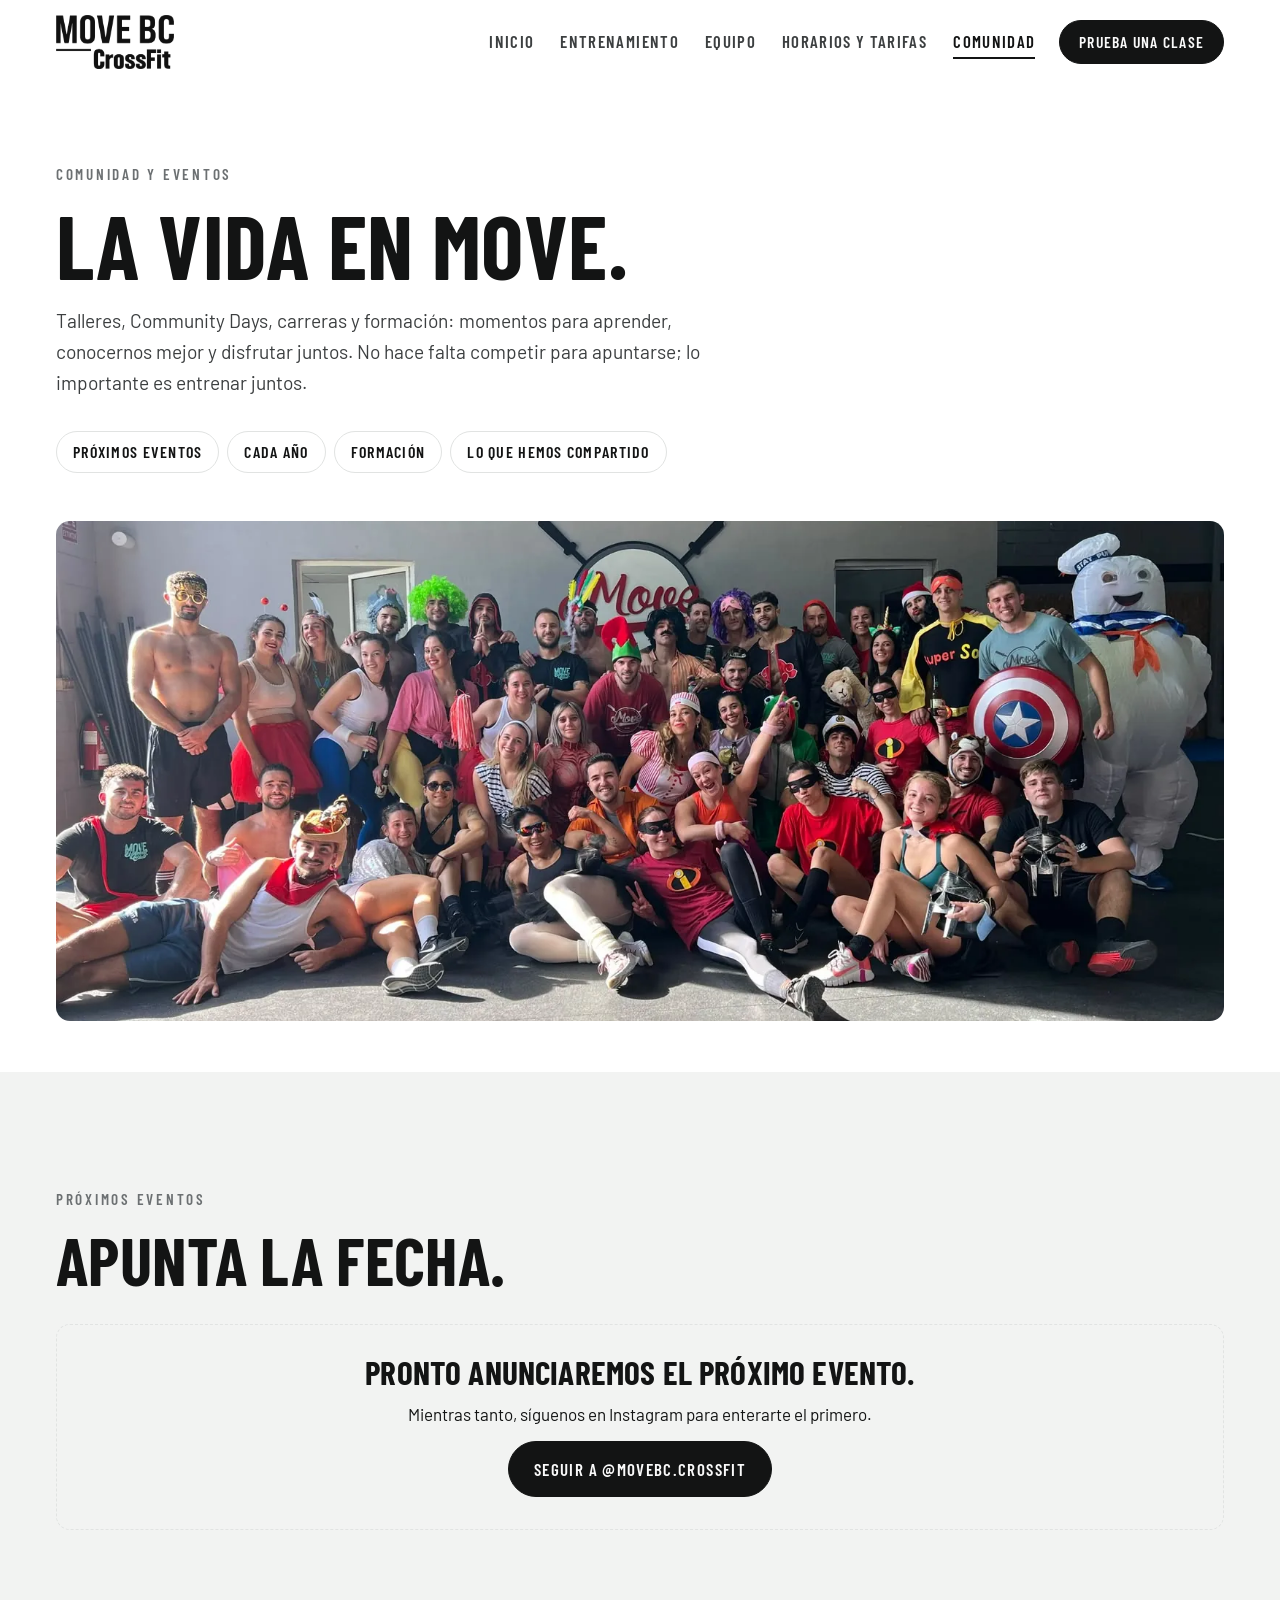
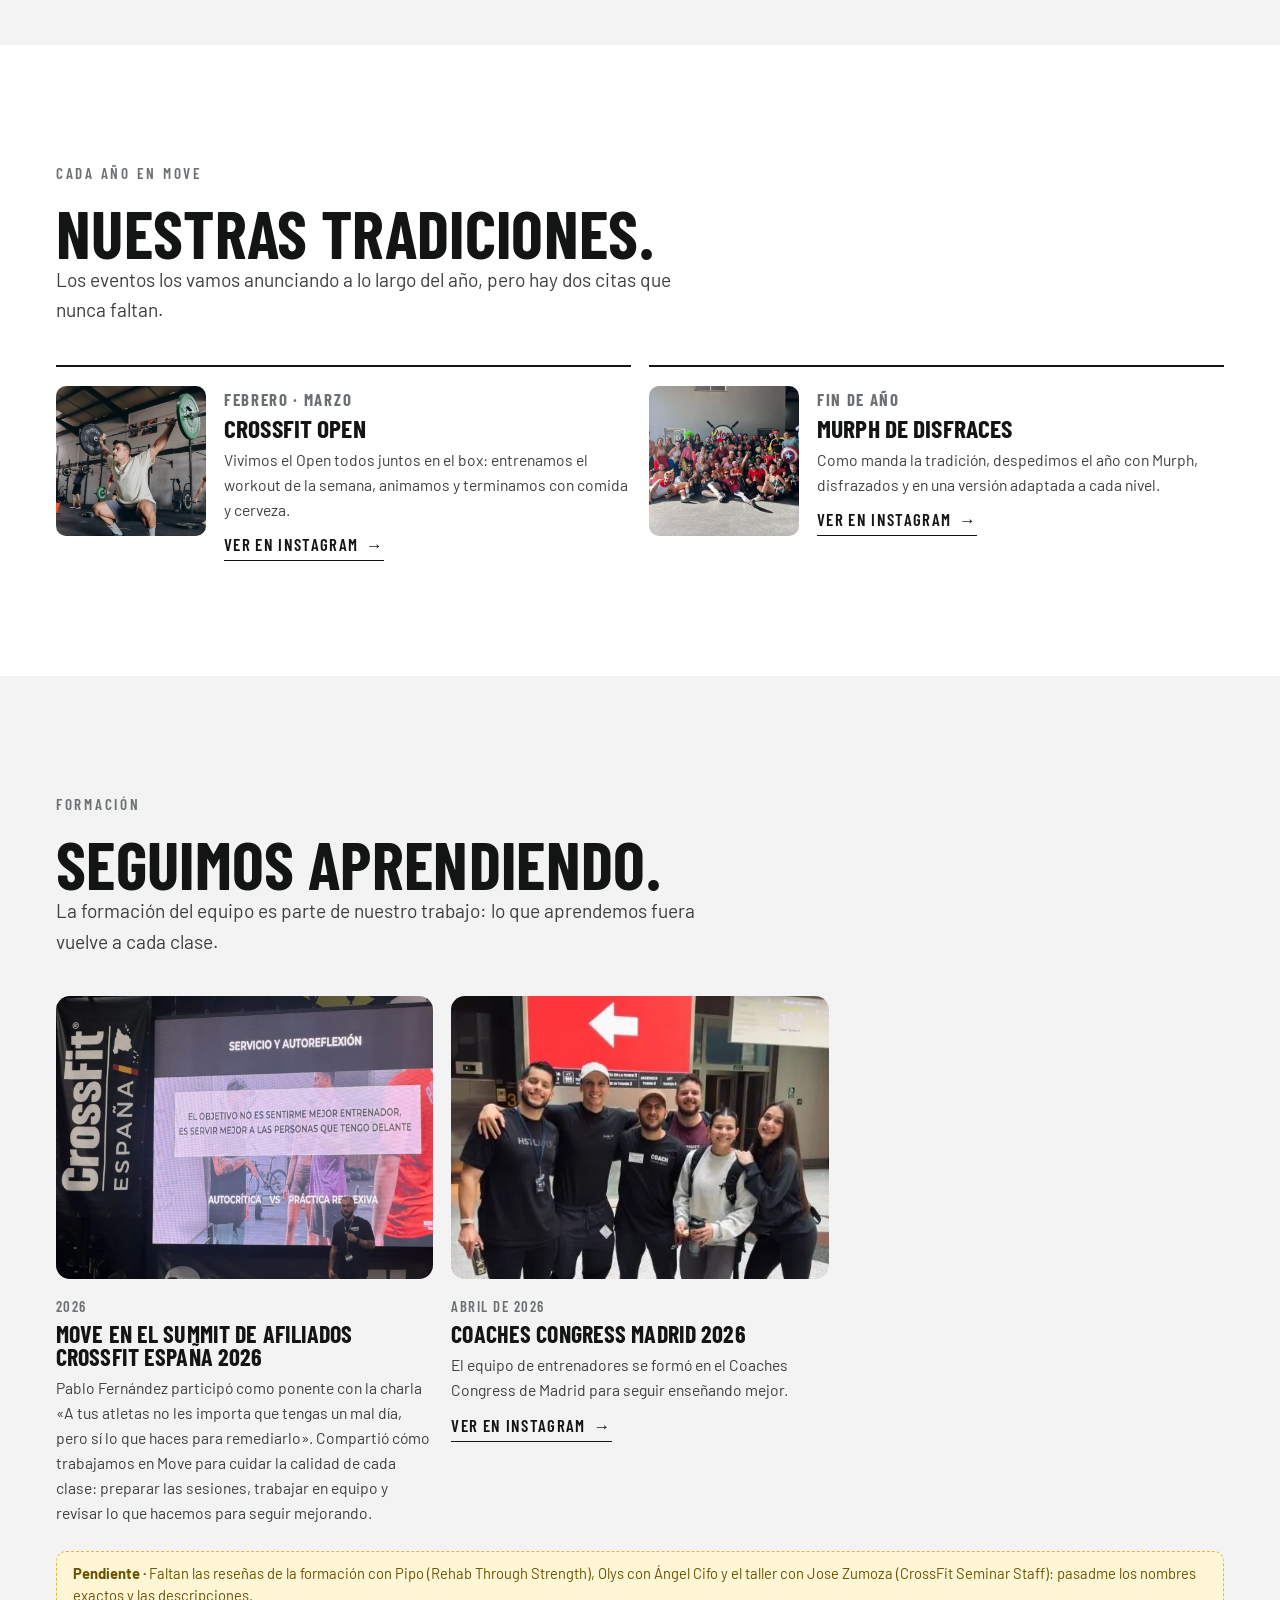
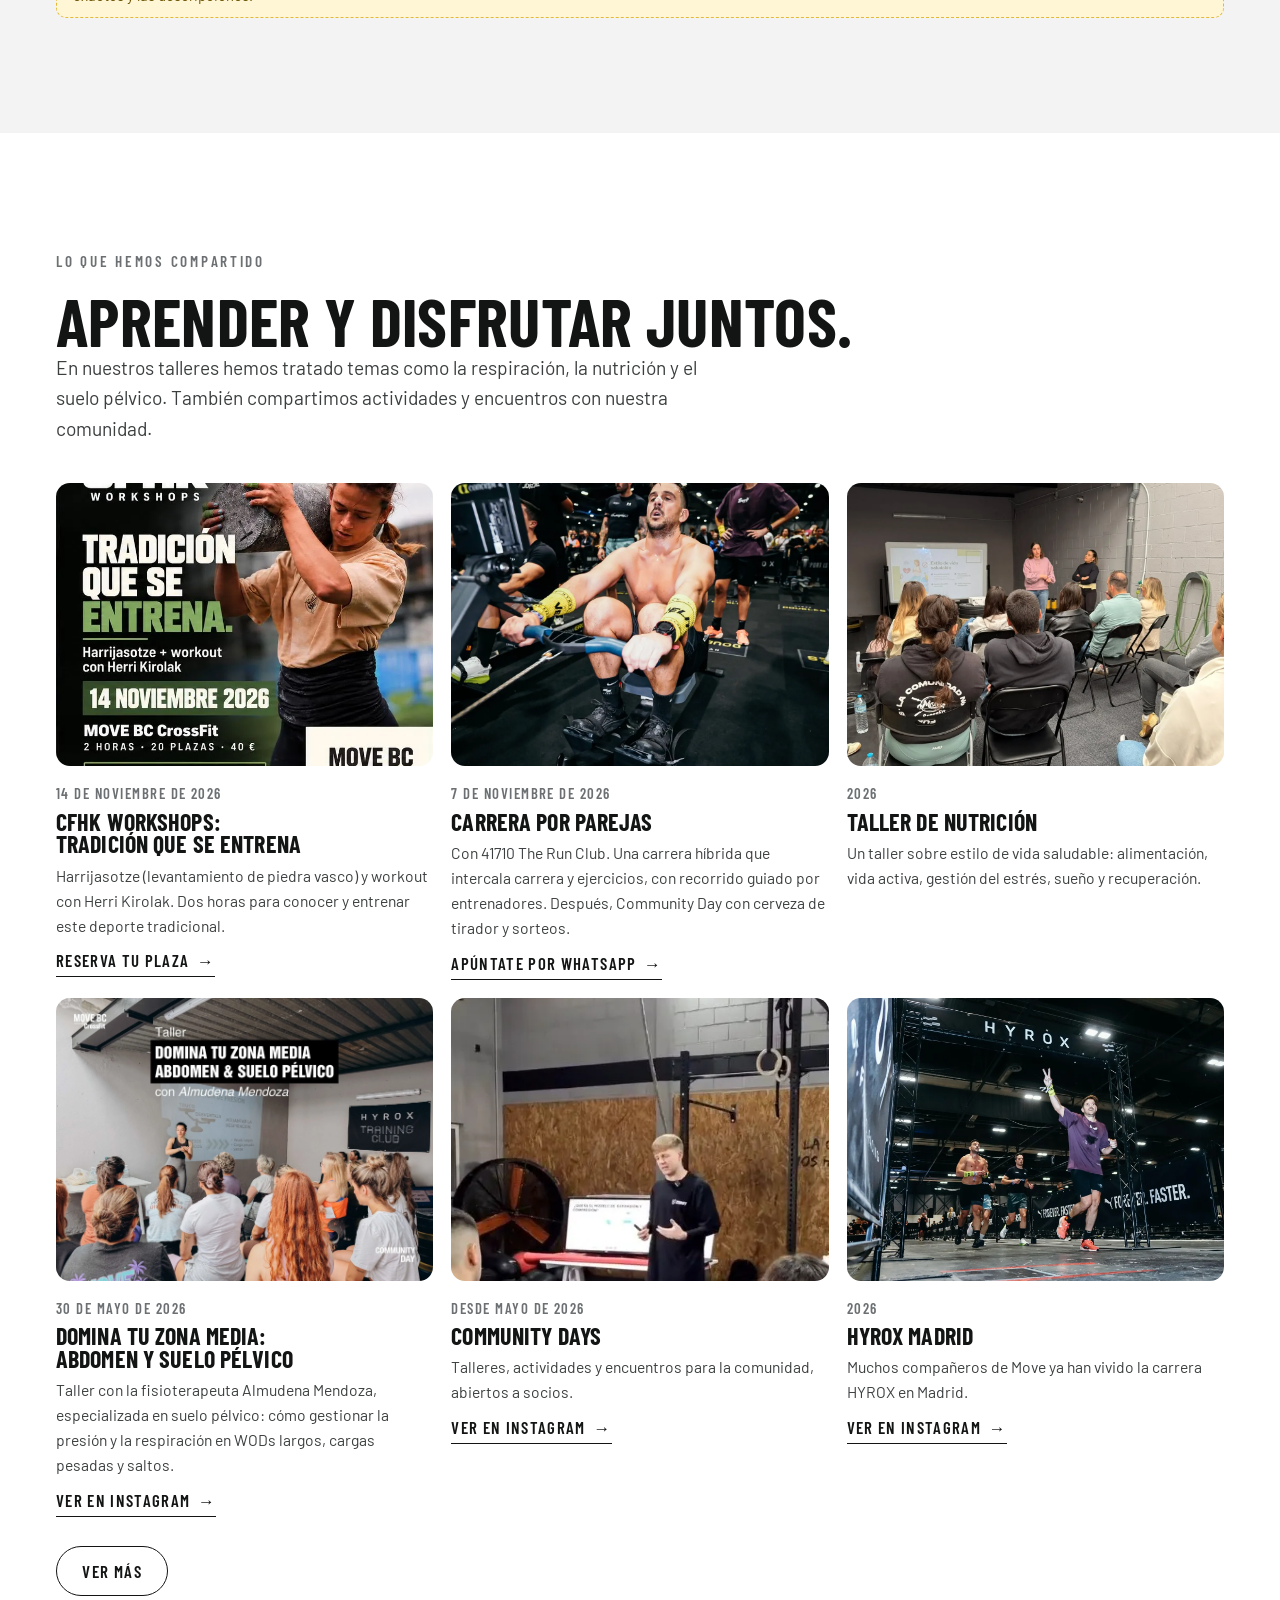
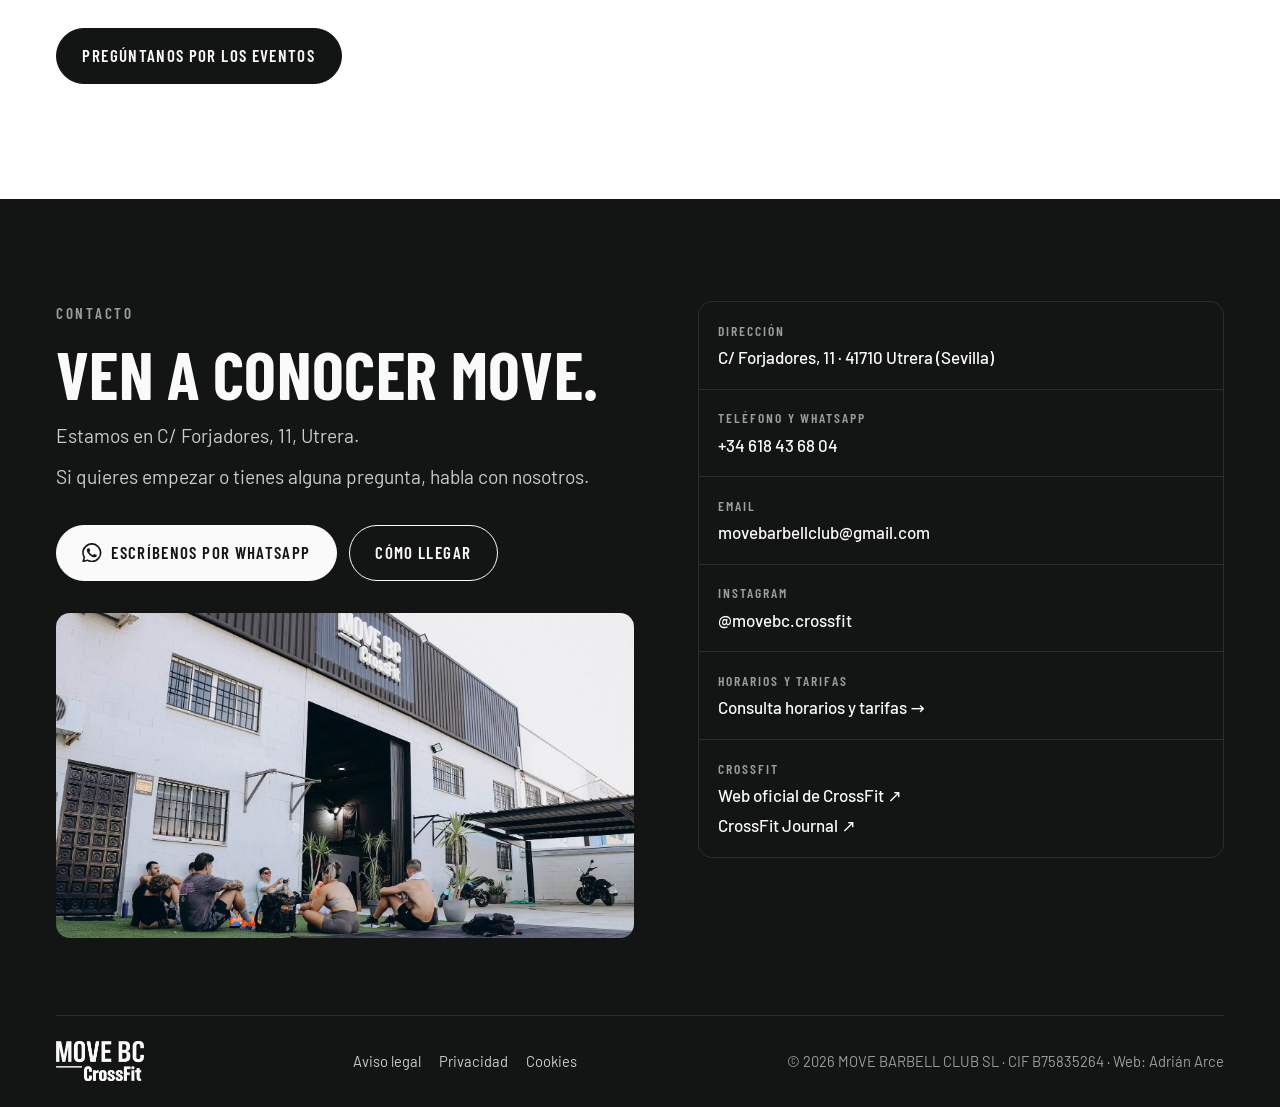
==== comunidad.html @ 69f08a90 "Initial commit" ====
<!doctype html>
<html lang="es">
<head>
<meta charset="utf-8">
<meta name="viewport" content="width=device-width, initial-scale=1, viewport-fit=cover">
<meta name="robots" content="noindex, nofollow, noarchive">
<title>Comunidad y eventos · Move BC CrossFit</title>
<meta name="description" content="Próximos eventos, talleres, Community Days y formación de la comunidad de Move BC en Utrera.">
<meta property="og:title" content="Comunidad · Move BC CrossFit">
<meta property="og:description" content="Próximos eventos, talleres, Community Days y formación de la comunidad de Move BC en Utrera.">
<meta property="og:image" content="img/portada-clase.webp">
<meta name="theme-color" content="#ffffff">
<link rel="icon" href="img/logo-negro.png">
<link rel="preconnect" href="https://fonts.googleapis.com">
<link rel="preconnect" href="https://fonts.gstatic.com" crossorigin>
<link href="https://fonts.googleapis.com/css2?family=Barlow+Condensed:wght@600;700&family=Barlow:wght@400;500;600&display=swap" rel="stylesheet">
<link rel="stylesheet" href="assets/style.css">
<script>document.documentElement.classList.add('js')</script>
</head>
<body>
<header class="top">
  <div class="wrap">
    <a class="brand" href="index.html" aria-label="Move BC CrossFit, inicio"><img src="img/logo-negro.png" alt="Move BC CrossFit" width="700" height="319"></a>
    <ul class="menu"><li><a href="index.html">Inicio</a></li>
<li><a href="entrenamiento.html">Entrenamiento</a></li>
<li><a href="equipo.html">Equipo</a></li>
<li><a href="horarios-tarifas.html">Horarios y tarifas</a></li>
<li><a href="comunidad.html" aria-current="page">Comunidad</a></li></ul>
    <a class="btn" href="https://wa.me/34618436804?text=Hola%2C%20me%20gustar%C3%ADa%20probar%20una%20clase%20en%20Move%20BC." target="_blank" rel="noopener">Prueba una clase</a>
    <button class="burger" aria-label="Abrir menú" aria-expanded="false"><span></span><span></span><span></span></button>
  </div>
</header>
<main>

<section class="page-hero">
  <div class="wrap">
    <span class="eyebrow rv">Comunidad y eventos</span>
    <h1 class="rv">La vida en Move.</h1>
    <p class="lead rv">Talleres, Community Days, carreras y formación: momentos para aprender, conocernos mejor y disfrutar juntos. No hace falta competir para apuntarse; lo importante es entrenar juntos.</p>
    <nav class="subnav rv" aria-label="Secciones"><a href="#proximos">Próximos eventos</a><a href="#cada-ano">Cada año</a><a href="#formacion">Formación</a><a href="#compartido">Lo que hemos compartido</a></nav>
    <figure class="banner rv"><img src="img/murph-disfraces.webp" alt="Foto de grupo de la comunidad de Move disfrazada en el Murph" decoding="async" style="object-position:50% 55%"></figure>
  </div>
</section>

<section class="soft" id="proximos">
  <div class="wrap">
    <span class="eyebrow rv">Próximos eventos</span>
    <h2 class="rv">Apunta la fecha.</h2>
    <div class="ev-list" data-proximas></div>
    <div class="ev-empty" data-if-empty hidden>
      <h3>Pronto anunciaremos el próximo evento.</h3>
      <p>Mientras tanto, síguenos en Instagram para enterarte el primero.</p>
      <a class="btn" href="https://www.instagram.com/movebc.crossfit/" target="_blank" rel="noopener">Seguir a @movebc.crossfit</a>
    </div>
  </div>
</section>

<section id="cada-ano">
  <div class="wrap">
    <span class="eyebrow rv">Cada año en Move</span>
    <h2 class="rv">Nuestras tradiciones.</h2>
    <p class="lead rv">Los eventos los vamos anunciando a lo largo del año, pero hay dos citas que nunca faltan.</p>
    <div class="year">
      <article class="year-ev rv"><div class="pic"><img src="img/crossfit-overhead.webp" alt="Socio de Move durante un workout del Open" loading="lazy" decoding="async"></div><div><span class="month">Febrero · Marzo</span><h3>CrossFit Open</h3><p>Vivimos el Open todos juntos en el box: entrenamos el workout de la semana, animamos y terminamos con comida y cerveza.</p><a class="link" href="https://www.instagram.com/movebc.crossfit/p/DViiyeDDL7_/" target="_blank" rel="noopener">Ver en Instagram</a></div></article>
      <article class="year-ev rv"><div class="pic"><img src="img/murph-disfraces.webp" alt="Socios de Move disfrazados en el Murph" loading="lazy" decoding="async"></div><div><span class="month">Fin de año</span><h3>Murph de disfraces</h3><p>Como manda la tradición, despedimos el año con Murph, disfrazados y en una versión adaptada a cada nivel.</p><a class="link" href="https://www.instagram.com/movebc.crossfit/p/DS2aHqQjAlz/" target="_blank" rel="noopener">Ver en Instagram</a></div></article>
    </div>
  </div>
</section>

<section class="soft" id="formacion" data-seccion>
  <div class="wrap">
    <span class="eyebrow rv">Formación</span>
    <h2 class="rv">Seguimos aprendiendo.</h2>
    <p class="lead rv">La formación del equipo es parte de nuestro trabajo: lo que aprendemos fuera vuelve a cada clase.</p>
    <div class="past" data-formacion></div>
    <button class="btn ghost ver-mas" type="button" data-ver-mas hidden>Ver más</button>
    <span class="pend">Faltan las reseñas de la formación con Pipo (Rehab Through Strength), Olys con Ángel Cifo y el taller con Jose Zumoza (CrossFit Seminar Staff): pasadme los nombres exactos y las descripciones.</span>
  </div>
</section>

<section id="compartido" data-seccion>
  <div class="wrap">
    <span class="eyebrow rv">Lo que hemos compartido</span>
    <h2 class="rv">Aprender y disfrutar juntos.</h2>
    <p class="lead rv">En nuestros talleres hemos tratado temas como la respiración, la nutrición y el suelo pélvico. También compartimos actividades y encuentros con nuestra comunidad.</p>
    <div class="past" data-archivo></div>
    <button class="btn ghost ver-mas" type="button" data-ver-mas hidden>Ver más</button>
    <div class="actions rv"><a class="btn" href="https://wa.me/34618436804?text=Hola%2C%20quer%C3%ADa%20informaci%C3%B3n%20sobre%20los%20pr%C3%B3ximos%20eventos%20de%20Move." target="_blank" rel="noopener">Pregúntanos por los eventos</a></div>
  </div>
</section>

</main>
<footer class="contact" id="contacto">
  <div class="wrap">
    <div class="contact-grid">
      <div>
        <span class="eyebrow" style="color:#9a9ea0">Contacto</span>
        <h2>Ven a conocer Move.</h2>
        <p class="lead">Estamos en C/ Forjadores, 11, Utrera.</p>
        <p class="lead" style="margin-top:.6rem">Si quieres empezar o tienes alguna pregunta, habla con nosotros.</p>
        <div class="actions">
          <a class="btn light" href="https://wa.me/34618436804?text=Hola%2C%20me%20gustar%C3%ADa%20probar%20una%20clase%20en%20Move%20BC." target="_blank" rel="noopener"><svg viewBox="0 0 24 24" fill="currentColor" aria-hidden="true"><path d="M17.5 14.4c-.3-.1-1.8-.9-2-1s-.5-.1-.7.1-.8 1-1 1.2-.4.2-.7.1a8 8 0 0 1-2.4-1.5 9 9 0 0 1-1.6-2c-.2-.3 0-.5.1-.6l.5-.6.3-.5v-.5c0-.1-.7-1.6-.9-2.2-.2-.6-.5-.5-.7-.5h-.6a1.1 1.1 0 0 0-.8.4 3.3 3.3 0 0 0-1 2.5 5.8 5.8 0 0 0 1.2 3.1 13.3 13.3 0 0 0 5.1 4.5c.7.3 1.3.5 1.7.6a4.2 4.2 0 0 0 1.9.1 3.1 3.1 0 0 0 2-1.4 2.5 2.5 0 0 0 .2-1.4c-.1-.1-.3-.2-.6-.3zM12 21.8a9.9 9.9 0 0 1-5-1.4l-.4-.2-3.7 1 1-3.6-.2-.4A9.8 9.8 0 1 1 12 21.8zm8.4-18.2A11.8 11.8 0 0 0 1.8 17.8L.1 24l6.4-1.7a11.8 11.8 0 0 0 5.6 1.4A11.8 11.8 0 0 0 20.4 3.6z"/></svg>Escríbenos por WhatsApp</a>
          <a class="btn ghost" href="https://www.google.com/maps/search/?api=1&query=Move%20BC%20CrossFit%2C%20C/%20Forjadores%2011%2C%2041710%20Utrera" target="_blank" rel="noopener">Cómo llegar</a>
        </div>
        <figure class="facade"><img src="img/comunidad-fuera.webp" alt="Fachada de Move BC CrossFit en la calle Forjadores, con socios descansando en la puerta" loading="lazy" decoding="async"></figure>
      </div>
      <div class="facts">
        <div><small>Dirección</small><a href="https://www.google.com/maps/search/?api=1&query=Move%20BC%20CrossFit%2C%20C/%20Forjadores%2011%2C%2041710%20Utrera" target="_blank" rel="noopener">C/ Forjadores, 11 · 41710 Utrera (Sevilla)</a></div>
        <div><small>Teléfono y WhatsApp</small><a href="tel:+34618436804">+34 618 43 68 04</a></div>
        <div><small>Email</small><a href="mailto:movebarbellclub@gmail.com">movebarbellclub@gmail.com</a></div>
        <div><small>Instagram</small><a href="https://www.instagram.com/movebc.crossfit/" target="_blank" rel="noopener">@movebc.crossfit</a></div>
        <div><small>Horarios y tarifas</small><a href="horarios-tarifas.html">Consulta horarios y tarifas →</a></div>
        <div class="cf-links"><small>CrossFit</small><a href="https://www.crossfit.com/" target="_blank" rel="noopener">Web oficial de CrossFit ↗</a><a href="https://journal.crossfit.com/" target="_blank" rel="noopener">CrossFit Journal ↗</a></div>
      </div>
    </div>
    <div class="legal">
      <a class="brand-w" href="index.html"><img src="img/logo-blanco.png" alt="Move BC CrossFit" width="700" height="319"></a>
      <nav aria-label="Legal"><a href="legal.html#aviso">Aviso legal</a><a href="legal.html#privacidad">Privacidad</a><a href="legal.html#cookies">Cookies</a></nav>
      <span>© <span id="year">2026</span> MOVE BARBELL CLUB SL · CIF B75835264 · Web: Adrián Arce</span>
    </div>
  </div>
</footer>
<div class="mbar"><a class="btn" href="https://wa.me/34618436804?text=Hola%2C%20me%20gustar%C3%ADa%20probar%20una%20clase%20en%20Move%20BC." target="_blank" rel="noopener"><svg viewBox="0 0 24 24" fill="currentColor" aria-hidden="true"><path d="M17.5 14.4c-.3-.1-1.8-.9-2-1s-.5-.1-.7.1-.8 1-1 1.2-.4.2-.7.1a8 8 0 0 1-2.4-1.5 9 9 0 0 1-1.6-2c-.2-.3 0-.5.1-.6l.5-.6.3-.5v-.5c0-.1-.7-1.6-.9-2.2-.2-.6-.5-.5-.7-.5h-.6a1.1 1.1 0 0 0-.8.4 3.3 3.3 0 0 0-1 2.5 5.8 5.8 0 0 0 1.2 3.1 13.3 13.3 0 0 0 5.1 4.5c.7.3 1.3.5 1.7.6a4.2 4.2 0 0 0 1.9.1 3.1 3.1 0 0 0 2-1.4 2.5 2.5 0 0 0 .2-1.4c-.1-.1-.3-.2-.6-.3zM12 21.8a9.9 9.9 0 0 1-5-1.4l-.4-.2-3.7 1 1-3.6-.2-.4A9.8 9.8 0 1 1 12 21.8zm8.4-18.2A11.8 11.8 0 0 0 1.8 17.8L.1 24l6.4-1.7a11.8 11.8 0 0 0 5.6 1.4A11.8 11.8 0 0 0 20.4 3.6z"/></svg>Prueba una clase</a><a class="btn ghost" href="horarios-tarifas.html">Horarios</a></div>
<script src="assets/main.js"></script>
<script src="assets/content.js"></script>
</body>
</html>
---- assets/style.css ----
/* Move BC CrossFit — web 2026
   Concepto: blanco luminoso, tipografía condensada como el logo, las fotos reales mandan.
   Un único tema claro, elegido a propósito. */
:root{
  color-scheme:light;
  --bg:#ffffff;          /* fondo */
  --bg-soft:#f2f3f2;     /* bandas suaves */
  --ink:#131414;         /* texto y botones */
  --ink-2:#3c3f40;       /* texto secundario */
  --muted:#6c7072;       /* etiquetas */
  --line:#e1e3e2;        /* bordes */
  --chalk:#fafafa;       /* sobre negro */
  --pend-bg:#fff6d6; --pend-line:#e2b93b; --pend-ink:#6b5200; /* avisos de contenido pendiente */
  --display:'Barlow Condensed','Arial Narrow',sans-serif;
  --body:'Barlow',system-ui,-apple-system,'Segoe UI',sans-serif;
  --max:1200px;
  --gut:max(16px, env(safe-area-inset-left, 0px));
  --gut-r:max(16px, env(safe-area-inset-right, 0px));
  --r:14px;
}
*{box-sizing:border-box;margin:0;padding:0}
html{scroll-behavior:smooth;-webkit-text-size-adjust:100%}
body{background:var(--bg);color:var(--ink);font-family:var(--body);font-size:17px;line-height:1.6;overflow-x:clip}
img{display:block;max-width:100%;height:auto}
a{color:inherit}
:focus-visible{outline:2px solid var(--ink);outline-offset:3px}
.wrap{max-width:var(--max);margin:0 auto;padding-left:var(--gut);padding-right:var(--gut-r)}
section{padding-block:clamp(64px,9vw,120px)}
.soft{background:var(--bg-soft)}

/* ---------- tipografía ---------- */
h1,h2,h3{font-family:var(--display);font-weight:700;text-transform:uppercase;line-height:.95;letter-spacing:.005em;text-wrap:balance}
h1{font-size:clamp(3rem,8.4vw,6.8rem)}
h2{font-size:clamp(2.3rem,5.4vw,4.2rem)}
h3{font-size:clamp(1.6rem,2.6vw,2.1rem)}
.eyebrow{display:block;font-family:var(--display);font-weight:600;font-size:.95rem;letter-spacing:.18em;text-transform:uppercase;color:var(--muted);margin-bottom:1rem}
.lead{font-size:clamp(1.08rem,1.5vw,1.25rem);color:var(--ink-2);max-width:60ch}
.prose p{max-width:62ch;color:var(--ink-2)}
.prose p+p{margin-top:1rem}
.prose strong{color:var(--ink)}

/* ---------- botones ---------- */
.btn{display:inline-flex;align-items:center;justify-content:center;gap:.55em;min-height:50px;padding:.8em 1.5em;border-radius:999px;border:1.5px solid var(--ink);background:var(--ink);color:var(--chalk);font-family:var(--display);font-weight:600;font-size:1.06rem;letter-spacing:.08em;text-transform:uppercase;text-decoration:none;transition:transform .25s,background .25s,color .25s}
.btn:hover{transform:translateY(-2px)}
.btn.ghost{background:transparent;color:var(--ink)}
.btn.ghost:hover{background:var(--ink);color:var(--chalk)}
.btn.light{background:var(--chalk);color:var(--ink);border-color:var(--chalk)}
.btn svg{width:1.15em;height:1.15em;flex:none}
.link{display:inline-flex;align-items:center;gap:.45em;font-family:var(--display);font-weight:600;font-size:1.05rem;letter-spacing:.08em;text-transform:uppercase;text-decoration:none;border-bottom:1.5px solid currentColor;padding-bottom:2px}
.link::after{content:"→";transition:transform .25s}
.link:hover::after{transform:translateX(4px)}
.actions{display:flex;flex-wrap:wrap;gap:12px;margin-top:2rem;align-items:center}

/* ---------- cabecera ---------- */
body::before{content:"";position:fixed;inset:0 0 auto;height:env(safe-area-inset-top,0px);z-index:60;background:var(--bg)}
.top{position:sticky;top:env(safe-area-inset-top,0px);z-index:50;background:rgba(255,255,255,.92);backdrop-filter:blur(12px);-webkit-backdrop-filter:blur(12px);border-bottom:1px solid transparent;transition:border-color .3s}
.top.scrolled{border-color:var(--line)}
.top .wrap{display:flex;align-items:center;gap:24px;height:72px}
.brand img{height:40px;width:auto}
.menu{display:flex;gap:26px;margin-left:auto;list-style:none}
.menu a{font-family:var(--display);font-weight:600;font-size:1.05rem;letter-spacing:.08em;text-transform:uppercase;text-decoration:none;color:var(--ink-2);padding:6px 0;border-bottom:2px solid transparent}
.menu a:hover,.menu a[aria-current="page"]{color:var(--ink);border-color:var(--ink)}
.top .btn{min-height:44px;padding:.55em 1.2em;font-size:.98rem}
.burger{display:none;margin-left:auto;width:44px;height:44px;border:0;background:none;cursor:pointer;color:var(--ink)}
.burger span{display:block;height:2px;background:currentColor;margin:7px 9px;transition:transform .3s,opacity .3s}
.top.open .burger span:nth-child(1){transform:translateY(9px) rotate(45deg)}
.top.open .burger span:nth-child(2){opacity:0}
.top.open .burger span:nth-child(3){transform:translateY(-9px) rotate(-45deg)}

/* ---------- portada ---------- */
.hero{padding-block:clamp(36px,6vw,80px) clamp(56px,8vw,100px)}
.hero-grid{display:grid;grid-template-columns:minmax(0,1fr) minmax(0,1.05fr);gap:clamp(28px,5vw,72px);align-items:center}
.hero h1{margin-bottom:1.4rem}
.hero .mission{font-family:var(--display);font-weight:600;font-size:clamp(1.3rem,2.2vw,1.65rem);line-height:1.2;text-transform:none;margin-bottom:1rem;max-width:30ch}
.hero-photo{position:relative;border-radius:var(--r);overflow:hidden;aspect-ratio:4/5}
.hero-photo img{width:100%;height:100%;object-fit:cover;object-position:35% 50%}
.hero-photo figcaption,.cap{position:absolute;left:14px;bottom:14px;background:rgba(255,255,255,.92);color:var(--ink);font-family:var(--display);font-weight:600;font-size:.86rem;letter-spacing:.12em;text-transform:uppercase;padding:.4em .8em;border-radius:999px}
.page-hero{padding-block:clamp(40px,6vw,84px) clamp(32px,4vw,56px)}
.page-hero h1{font-size:clamp(2.8rem,7vw,5.6rem);margin-bottom:1.2rem}
.banner{border-radius:var(--r);overflow:hidden;aspect-ratio:21/9;margin-top:clamp(28px,4vw,48px)}
.banner img{width:100%;height:100%;object-fit:cover}

/* ---------- bloques texto + foto ---------- */
.split{display:grid;grid-template-columns:minmax(0,1fr) minmax(0,1fr);gap:clamp(28px,5vw,80px);align-items:center}
.split.flip .split-media{order:-1}
.split h2{margin-bottom:1.4rem}
.media-stack{display:grid;grid-template-columns:1.25fr 1fr;gap:12px}
.media-stack figure{position:relative;border-radius:var(--r);overflow:hidden}
.media-stack figure:first-child{grid-row:span 2}
.media-stack img{width:100%;height:100%;object-fit:cover}
.photo{position:relative;border-radius:var(--r);overflow:hidden}
.photo img{width:100%;height:100%;object-fit:cover}

/* ---------- servicios ---------- */
.services{display:grid;grid-template-columns:repeat(2,minmax(0,1fr));gap:14px;margin-top:2.6rem}
.svc{position:relative;display:flex;flex-direction:column;border-radius:var(--r);overflow:hidden;background:var(--bg);border:1px solid var(--line);text-decoration:none;transition:transform .3s,box-shadow .3s}
.svc:hover{transform:translateY(-4px);box-shadow:0 18px 40px rgba(19,20,20,.08)}
.svc.big .pic{aspect-ratio:16/11}
.svc:not(.big){background:var(--bg-soft);border-color:transparent}
.svc .pic{aspect-ratio:16/10;overflow:hidden}
.svc .pic img{width:100%;height:100%;object-fit:cover;transition:transform .8s}
.svc:hover .pic img{transform:scale(1.04)}
.svc .txt{padding:1.3rem 1.3rem 1.5rem;display:flex;flex-direction:column;gap:.5rem;flex:1}
.svc p{color:var(--ink-2);font-size:.98rem}
.svc .more{margin-top:auto;padding-top:.6rem;font-family:var(--display);font-weight:600;letter-spacing:.08em;text-transform:uppercase;font-size:.95rem}
.svc .more::after{content:" →"}

/* ---------- testimonios ---------- */
.quotes{display:grid;grid-template-columns:repeat(3,minmax(0,1fr));gap:14px;margin-top:2.4rem}
.quote{background:var(--bg);border:1px solid var(--line);border-radius:var(--r);padding:1.6rem 1.5rem;display:flex;flex-direction:column;gap:1.2rem}
.quote blockquote{font-size:1.04rem;color:var(--ink-2)}
.quote blockquote::before{content:"“";display:block;font-family:var(--display);font-size:3.4rem;line-height:.6;color:var(--ink);margin-bottom:.4rem}
.quote .story{color:var(--ink-2);font-size:1.04rem}
.who{display:flex;align-items:center;gap:12px;margin-top:auto}
.who .av{width:52px;height:52px;border-radius:50%;overflow:hidden;background:var(--bg-soft);display:grid;place-items:center;font-family:var(--display);font-weight:700;font-size:1.3rem;flex:none}
.who .av img{width:100%;height:100%;object-fit:cover}
.who b{display:block;font-weight:600}
.who small{color:var(--muted)}
.tag-theme{font-family:var(--display);font-weight:600;font-size:.85rem;letter-spacing:.14em;text-transform:uppercase;color:var(--muted)}

/* ---------- pasos ---------- */
.steps{display:grid;grid-template-columns:repeat(3,minmax(0,1fr));gap:14px;margin-top:2.4rem;list-style:none;counter-reset:s}
.steps li{counter-increment:s;border-top:2px solid var(--ink);padding-top:1.2rem}
.steps li::before{content:counter(s,decimal-leading-zero);display:block;font-family:var(--display);font-weight:700;font-size:2.6rem;line-height:1;margin-bottom:.6rem}
.steps h3{font-size:1.6rem;margin-bottom:.4rem}
.steps p{color:var(--ink-2)}
.free{display:inline-block;margin-top:2rem;font-family:var(--display);font-weight:700;font-size:clamp(1.5rem,2.6vw,2rem);text-transform:uppercase;border-bottom:3px solid var(--ink)}

/* ---------- preguntas ---------- */
.faq{max-width:820px;margin-top:2rem;border-top:1px solid var(--line)}
.faq details{border-bottom:1px solid var(--line)}
.faq summary{list-style:none;cursor:pointer;display:flex;justify-content:space-between;align-items:center;gap:16px;padding:1.3rem 0;font-weight:600;font-size:1.12rem}
.faq summary::-webkit-details-marker{display:none}
.faq summary i{flex:none;width:34px;height:34px;border-radius:50%;border:1.5px solid var(--ink);position:relative;transition:transform .3s,background .3s}
.faq summary i::before,.faq summary i::after{content:"";position:absolute;left:50%;top:50%;width:12px;height:1.5px;background:var(--ink);transform:translate(-50%,-50%)}
.faq summary i::after{transform:translate(-50%,-50%) rotate(90deg)}
.faq details[open] summary i{transform:rotate(45deg)}
.faq details p{padding:0 0 1.4rem;color:var(--ink-2);max-width:66ch}

/* ---------- entrenamiento ---------- */
.subnav{display:flex;flex-wrap:wrap;gap:8px;margin-top:2rem}
.subnav a{font-family:var(--display);font-weight:600;font-size:1rem;letter-spacing:.08em;text-transform:uppercase;text-decoration:none;border:1.5px solid var(--line);border-radius:999px;padding:.45em 1em;transition:border-color .25s}
.subnav a:hover{border-color:var(--ink)}
.service-block{scroll-margin-top:90px}
.service-block .gallery{display:grid;grid-template-columns:repeat(3,minmax(0,1fr));gap:12px;margin-top:2.4rem}
.service-block .gallery figure{border-radius:var(--r);overflow:hidden;aspect-ratio:4/5}
.service-block .gallery img{width:100%;height:100%;object-fit:cover}
.note{margin-top:1.4rem;color:var(--muted);font-size:.95rem}

/* ---------- equipo ---------- */
.team{display:grid;grid-template-columns:repeat(3,minmax(0,1fr));gap:18px;margin-top:2.6rem}
.coach .pic{border-radius:var(--r);overflow:hidden;aspect-ratio:4/3;margin-bottom:1.1rem}
.coach .pic img{width:100%;height:100%;object-fit:cover;object-position:center 25%}
.coach .role{display:block;font-family:var(--display);font-weight:600;font-size:1rem;letter-spacing:.1em;text-transform:uppercase;color:var(--muted);margin:.35rem 0 .2rem}
.coach .cert{display:inline-block;font-size:.88rem;font-weight:600;border:1px solid var(--line);border-radius:999px;padding:.2em .7em;margin:.4rem 0 .8rem}
.coach p{color:var(--ink-2);font-size:.98rem}

/* ---------- horarios ---------- */
.legend{display:flex;flex-wrap:wrap;gap:16px;margin:1.6rem 0 1rem;font-size:.95rem;color:var(--ink-2)}
.legend span{display:inline-flex;align-items:center;gap:.5em}
.legend i{width:14px;height:14px;border-radius:4px;display:inline-block}
.k-cf{background:var(--ink)}
.k-hx{background:var(--bg);border:2px solid var(--ink)}
.sched{width:100%;border-collapse:separate;border-spacing:0;font-variant-numeric:tabular-nums;min-width:560px}
.sched-wrap{overflow-x:auto;border:1px solid var(--line);border-radius:var(--r)}
.sched th,.sched td{padding:.75rem .9rem;text-align:left;border-bottom:1px solid var(--line);vertical-align:top}
.sched thead th{font-family:var(--display);font-weight:600;letter-spacing:.1em;text-transform:uppercase;font-size:.95rem;background:var(--bg-soft)}
.sched tbody th{font-family:var(--display);font-weight:700;text-transform:uppercase;font-size:1.1rem;white-space:nowrap}
.sched tr:last-child>*{border-bottom:0}
.slot{display:inline-block;font-weight:600;font-size:.92rem;padding:.2em .6em;border-radius:6px;margin:2px 4px 2px 0;white-space:nowrap}
.slot.cf{background:var(--ink);color:var(--chalk)}
.slot.hx{border:1.5px solid var(--ink)}
.prices{display:grid;grid-template-columns:repeat(5,minmax(0,1fr));gap:12px;margin-top:2rem}
.price{border:1px solid var(--line);border-radius:var(--r);padding:1.3rem 1.2rem;display:flex;flex-direction:column;gap:.3rem;background:var(--bg)}
.price b{font-family:var(--display);font-weight:700;font-size:1.3rem;letter-spacing:.06em;text-transform:uppercase}
.price .amt{font-family:var(--display);font-weight:700;font-size:3rem;line-height:1;margin-top:.6rem;font-variant-numeric:tabular-nums}
.price .amt small{font-size:1.1rem;font-weight:600;color:var(--muted)}
.price span{color:var(--ink-2);font-size:.95rem}
.price.feat{background:var(--ink);color:var(--chalk);border-color:var(--ink)}
.price.feat span,.price.feat .amt small{color:#c9cccd}
.side{margin-top:2rem;display:grid;grid-template-columns:minmax(0,1fr) minmax(0,1fr);gap:14px}
.box{border:1px solid var(--line);border-radius:var(--r);padding:1.5rem;background:var(--bg)}
.box h3{font-size:1.5rem;margin-bottom:.5rem}
.box p{color:var(--ink-2)}

/* ---------- comunidad ---------- */
.event{display:grid;grid-template-columns:minmax(0,1fr) minmax(0,1.1fr);border:1px solid var(--line);border-radius:var(--r);overflow:hidden;margin-top:2rem;background:var(--bg)}
.event .pic{min-height:280px}
.event .pic img{width:100%;height:100%;object-fit:cover}
.event .txt{padding:clamp(1.4rem,3vw,2.4rem)}
.event dl{display:grid;grid-template-columns:auto 1fr;gap:.4rem 1rem;margin:1.2rem 0 1.6rem}
.event dt{font-family:var(--display);font-weight:600;letter-spacing:.1em;text-transform:uppercase;color:var(--muted);font-size:.95rem}
.event dd{font-weight:500}
.past{display:grid;grid-template-columns:repeat(3,minmax(0,1fr));gap:18px;margin-top:2.4rem}
.past article .pic{border-radius:var(--r);overflow:hidden;aspect-ratio:4/3;margin-bottom:1rem}
.past article .pic img{width:100%;height:100%;object-fit:cover}
.past h3{font-size:1.5rem;margin-bottom:.4rem}
.past time{display:block;font-family:var(--display);font-weight:600;letter-spacing:.1em;text-transform:uppercase;color:var(--muted);font-size:.92rem;margin-bottom:.3rem}
.past p{color:var(--ink-2);font-size:.98rem;margin-bottom:.6rem}

/* ---------- contacto (pie) ---------- */
.contact{background:var(--ink);color:var(--chalk);padding-block:clamp(64px,8vw,104px) 0}
.contact-grid{display:grid;grid-template-columns:minmax(0,1.1fr) minmax(0,1fr);gap:clamp(28px,5vw,72px);align-items:start}
.contact h2{margin-bottom:1rem}
.contact .lead{color:#c9cccd}
.contact .btn.ghost{color:var(--chalk);border-color:var(--chalk)}
.contact .btn.ghost:hover{background:var(--chalk);color:var(--ink)}
.facts{display:grid;gap:1px;background:#2b2d2e;border:1px solid #2b2d2e;border-radius:var(--r);overflow:hidden}
.facts>div{background:var(--ink);padding:1.1rem 1.2rem}
.facts small{display:block;font-family:var(--display);font-weight:600;letter-spacing:.14em;text-transform:uppercase;color:#9a9ea0;font-size:.85rem;margin-bottom:.15rem}
.facts a,.facts span{color:var(--chalk);font-weight:500;text-decoration:none;word-break:break-word}
.facade{border-radius:var(--r);overflow:hidden;aspect-ratio:16/9;margin-top:2rem}
.facade img{width:100%;height:100%;object-fit:cover}
.legal{display:flex;flex-wrap:wrap;justify-content:space-between;align-items:center;gap:14px;margin-top:clamp(48px,6vw,80px);padding-block:1.6rem calc(1.6rem + env(safe-area-inset-bottom,0px));border-top:1px solid #2b2d2e;font-size:.92rem;color:#9a9ea0}
.legal nav{display:flex;flex-wrap:wrap;gap:18px}
.legal a{color:#c9cccd;text-decoration:none}
.legal a:hover{color:var(--chalk)}
.legal .brand-w img{height:30px;width:auto}

/* ---------- contenido pendiente (solo en la versión de prueba) ---------- */
.pend{display:block;background:var(--pend-bg);border:1.5px dashed var(--pend-line);color:var(--pend-ink);border-radius:10px;padding:.7rem 1rem;font-size:.92rem;line-height:1.45;margin-top:1rem}
.pend::before{content:"Pendiente · ";font-weight:700}
.pend-inline{background:var(--pend-bg);border-bottom:1.5px dashed var(--pend-line);color:var(--pend-ink);padding:0 .25em;border-radius:3px}

/* ---------- barra móvil ---------- */
.mbar{display:none}

/* ---------- aparición suave ---------- */
.js .rv{opacity:0;transform:translateY(22px);transition:opacity .8s cubic-bezier(.2,.8,.2,1),transform .8s cubic-bezier(.2,.8,.2,1)}
.js .rv.in{opacity:1;transform:none}
@media (prefers-reduced-motion:reduce){*{transition:none!important;animation:none!important}.js .rv{opacity:1;transform:none}html{scroll-behavior:auto}}

/* ---------- responsive ---------- */
@media (max-width:1060px){
  .menu{gap:18px}
  .prices{grid-template-columns:repeat(3,minmax(0,1fr))}
}
@media (max-width:900px){
  .menu,.top .btn{display:none}
  .burger{display:block}
  .top.open .menu{display:flex;flex-direction:column;gap:0;position:absolute;top:100%;left:0;right:0;background:var(--bg);border-bottom:1px solid var(--line);padding:.6rem var(--gut-r) 1.4rem var(--gut)}
  .top.open .menu a{display:block;padding:.85rem 0;font-size:1.25rem;border-bottom:1px solid var(--line)}
  .top.open .menu li:last-child a{border-bottom:0}
  .hero-grid,.split,.contact-grid,.event,.side{grid-template-columns:1fr}
  .split.flip .split-media{order:0}
  .hero-photo{aspect-ratio:4/3;order:-1}
  .quotes,.steps,.team,.past{grid-template-columns:1fr}
  .service-block .gallery{grid-template-columns:repeat(2,minmax(0,1fr))}
  .service-block .gallery figure:nth-child(3){display:none}
  .event .pic{min-height:0;aspect-ratio:16/10}
  .banner{aspect-ratio:4/3}
  .mbar{display:flex;position:fixed;left:0;right:0;bottom:0;z-index:55;gap:10px;padding:10px var(--gut-r) calc(10px + env(safe-area-inset-bottom,0px)) var(--gut);background:rgba(255,255,255,.95);backdrop-filter:blur(12px);-webkit-backdrop-filter:blur(12px);border-top:1px solid var(--line);transform:translateY(110%);transition:transform .35s}
  .mbar.show{transform:none}
  .mbar .btn{flex:1;min-height:48px}
  .mbar .btn.ghost{flex:0 0 auto}
  .legal{padding-bottom:calc(84px + env(safe-area-inset-bottom,0px))}
}
@media (max-width:600px){
  body{font-size:16px}
  .services{grid-template-columns:1fr}
  .prices{grid-template-columns:repeat(2,minmax(0,1fr))}
  .media-stack{grid-template-columns:1fr 1fr}
  .media-stack figure:first-child{grid-column:span 2;grid-row:auto;aspect-ratio:4/3}
  .media-stack figure:not(:first-child){aspect-ratio:1}
  .actions .btn{flex:1 1 100%}
  .brand img{height:34px}
}

/* ---------- móvil: horario en tarjetas y tarifas en filas ---------- */
@media (max-width:600px){
  .sched-wrap{border:0;border-radius:0;overflow:visible}
  .sched{min-width:0;display:block}
  .sched thead{display:none}
  .sched tbody{display:grid;gap:10px}
  .sched tr{display:block;border:1px solid var(--line);border-radius:var(--r);padding:.9rem 1rem;background:var(--bg)}
  .sched th,.sched td{display:block;padding:0;border:0}
  .sched tbody th{margin-bottom:.5rem}
  .slot{font-size:.95rem;padding:.3em .65em}
  .prices{grid-template-columns:1fr;gap:10px}
  .price{display:grid;grid-template-columns:1fr auto;align-items:center;column-gap:12px;padding:1rem 1.1rem}
  .price b{grid-column:1}
  .price>span:not(.amt){grid-column:1;grid-row:2}
  .price .amt{grid-column:2;grid-row:1 / span 2;margin:0;font-size:2.4rem;white-space:nowrap}
}

/* ---------- eventos ---------- */
.ev-strip{display:flex;flex-wrap:wrap;align-items:center;gap:10px 24px;border:1px solid var(--line);border-radius:var(--r);padding:1.1rem 1.4rem;text-decoration:none;background:var(--bg);transition:border-color .25s}
.ev-strip:hover{border-color:var(--ink)}
.ev-strip b{font-family:var(--display);font-weight:700;font-size:clamp(1.3rem,2.2vw,1.7rem);text-transform:uppercase;line-height:1.05}
.ev-strip .link{margin-left:auto}
.ev-strip.home{margin-bottom:clamp(40px,6vw,72px)}
.ev-list{display:grid;gap:16px}
.ev-empty{border:1.5px dashed var(--line);border-radius:var(--r);padding:2rem;margin-top:2rem;text-align:center;display:grid;gap:.8rem;justify-items:center}
.ev-empty[hidden]{display:none}
.year{display:grid;grid-template-columns:repeat(2,minmax(0,1fr));gap:18px;margin-top:2.4rem}
.year-ev{display:grid;grid-template-columns:150px minmax(0,1fr);gap:18px;align-items:start;border-top:2px solid var(--ink);padding-top:1.2rem}
.year-ev .pic{border-radius:10px;overflow:hidden;aspect-ratio:1}
.year-ev .pic img{width:100%;height:100%;object-fit:cover}
.year-ev .month{display:block;font-family:var(--display);font-weight:700;font-size:1.05rem;letter-spacing:.1em;text-transform:uppercase;color:var(--muted)}
.year-ev h3{font-size:1.6rem;margin:.2rem 0 .4rem}
.year-ev p{color:var(--ink-2);font-size:.98rem;margin-bottom:.6rem}

/* ---------- empresas partner ---------- */
.logos{list-style:none;display:grid;grid-template-columns:repeat(4,minmax(0,1fr));gap:1px;background:var(--line);border:1px solid var(--line);border-radius:var(--r);overflow:hidden;margin-top:2.2rem}
.logos li{background:var(--bg);display:flex;flex-direction:column;align-items:center;justify-content:center;gap:.9rem;padding:2rem 1rem;min-height:150px}
.logos img{max-height:56px;max-width:70%;width:auto;object-fit:contain;filter:grayscale(1);opacity:.8;transition:filter .3s,opacity .3s}
.logos li:hover img{filter:none;opacity:1}
.logos span{font-family:var(--display);font-weight:600;font-size:.9rem;letter-spacing:.12em;text-transform:uppercase;color:var(--muted)}
@media (max-width:900px){.year{grid-template-columns:1fr}.logos{grid-template-columns:repeat(2,minmax(0,1fr))}}
@media (max-width:600px){.year-ev{grid-template-columns:96px minmax(0,1fr);gap:14px}.year-ev h3{font-size:1.35rem}.logos li{min-height:120px;padding:1.4rem .8rem}.logos img{max-height:44px}.ev-strip .link{margin-left:0}}
.menu a{white-space:nowrap}
.top .btn{white-space:nowrap}
@media (max-width:1180px){.menu{gap:16px}.menu a{font-size:.98rem}.top .wrap{gap:18px}}
@media (max-width:1040px) and (min-width:901px){.top .btn{display:none}}

/* ===== Ajustes 1 nov 2026 ===== */
/* logo con más presencia */
.top .wrap{height:84px}
.brand img{height:54px;width:auto}
.legal .brand-w img{height:40px}
@media (max-width:600px){.top .wrap{height:72px}.brand img{height:44px}}

/* titular de portada más contenido para que se vean los botones */
.hero h1{font-size:clamp(2.5rem,5.4vw,4.4rem);margin-bottom:1.1rem}
.hero-photo{aspect-ratio:5/4}
@media (max-width:900px){.hero-photo{aspect-ratio:3/2}}

/* afiliaciones: CrossFit y HYROX destacadas, el resto discreto */
.aff{display:grid;grid-template-columns:repeat(2,minmax(0,1fr));gap:14px;margin-top:2.2rem}
.aff-card{display:flex;flex-direction:column;align-items:center;justify-content:center;gap:1rem;min-height:190px;padding:2rem 1.2rem;border:1px solid var(--line);border-radius:var(--r);background:var(--bg);text-decoration:none;transition:border-color .25s,transform .25s}
.aff-card:hover{border-color:var(--ink);transform:translateY(-3px)}
.aff-card img{max-height:62px;width:auto;max-width:75%;object-fit:contain}
.aff-card span{font-family:var(--display);font-weight:600;font-size:.95rem;letter-spacing:.14em;text-transform:uppercase;color:var(--muted)}
.hx-word{font-family:var(--display);font-weight:700;font-size:3.4rem;line-height:1;letter-spacing:.32em;margin-right:-.32em}
.also{display:flex;flex-wrap:wrap;align-items:center;gap:14px 26px;margin-top:2rem;padding-top:1.4rem;border-top:1px solid var(--line)}
.also>span{font-family:var(--display);font-weight:600;font-size:.85rem;letter-spacing:.14em;text-transform:uppercase;color:var(--muted)}
.logos-sm{list-style:none;display:flex;flex-wrap:wrap;align-items:center;gap:14px 28px}
.logos-sm img{height:24px;width:auto;max-width:110px;object-fit:contain;filter:grayscale(1);opacity:.55;transition:opacity .25s}
.logos-sm img:hover{opacity:.9}
@media (max-width:600px){.aff{grid-template-columns:1fr}.aff-card{min-height:150px}.hx-word{font-size:2.8rem}.logos-sm{gap:12px 20px}.logos-sm img{height:20px}}

/* horario: franjas con CrossFit y HYROX a la vez */
.k-both{background:linear-gradient(135deg,var(--ink) 50%,var(--bg) 50%);border:2px solid var(--ink)}
.slot.both{background:var(--ink);color:var(--chalk);box-shadow:inset 0 0 0 1.5px var(--ink)}
.slot small{font-size:.72em;font-weight:700;letter-spacing:.06em;background:var(--chalk);color:var(--ink);border-radius:4px;padding:.05em .35em;margin-left:.35em}
.slot.hx small{background:var(--ink);color:var(--chalk)}
.muted{color:var(--muted)}

/* comunidad */
.ver-mas{margin-top:1.8rem}
.past article[hidden]{display:none}
.socios{align-items:center}
.socios .photo figcaption{position:absolute}

/* pie: enlaces CrossFit */
.cf-links a{display:block}
.cf-links a+a{margin-top:.2rem}
.event .pic{position:relative;min-height:340px}
.event .pic img{position:absolute;inset:0}
@media (max-width:900px){.event .pic{min-height:0;aspect-ratio:4/3}}
.event .pic img{object-position:center top}
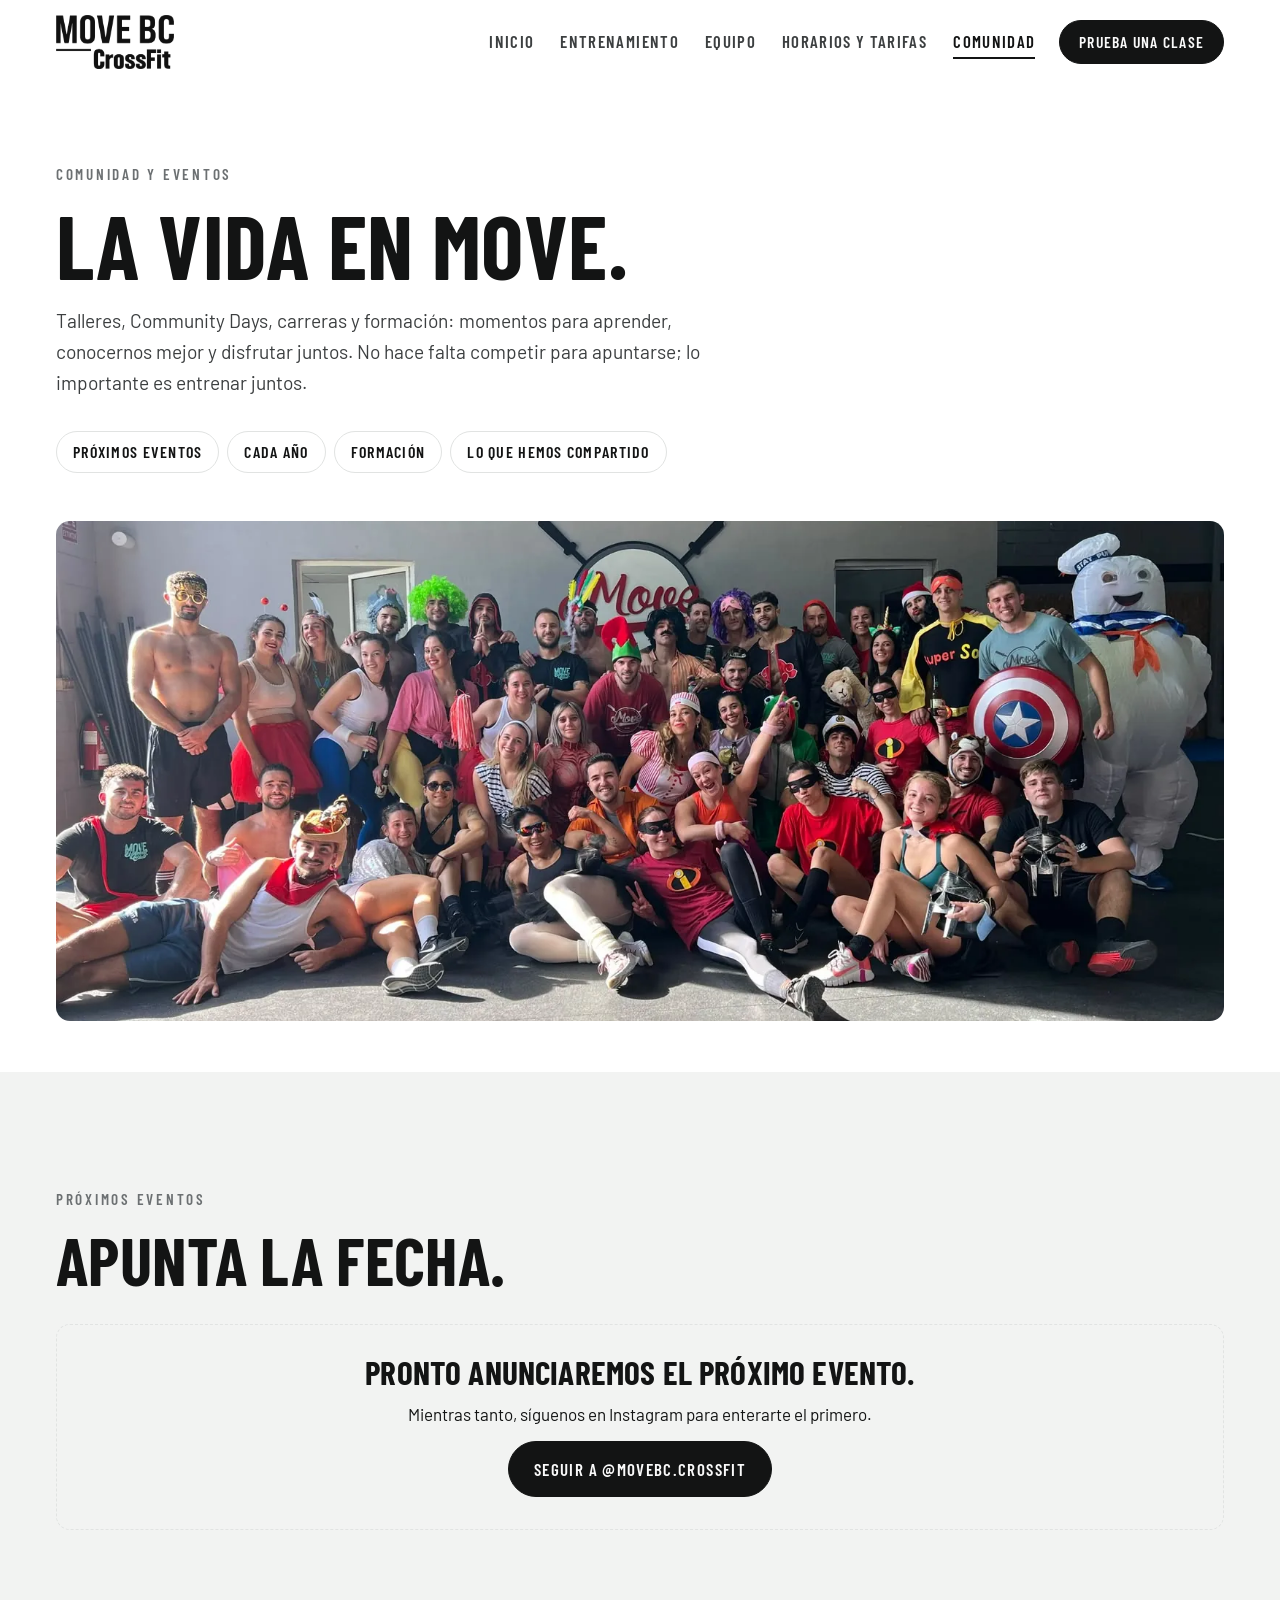
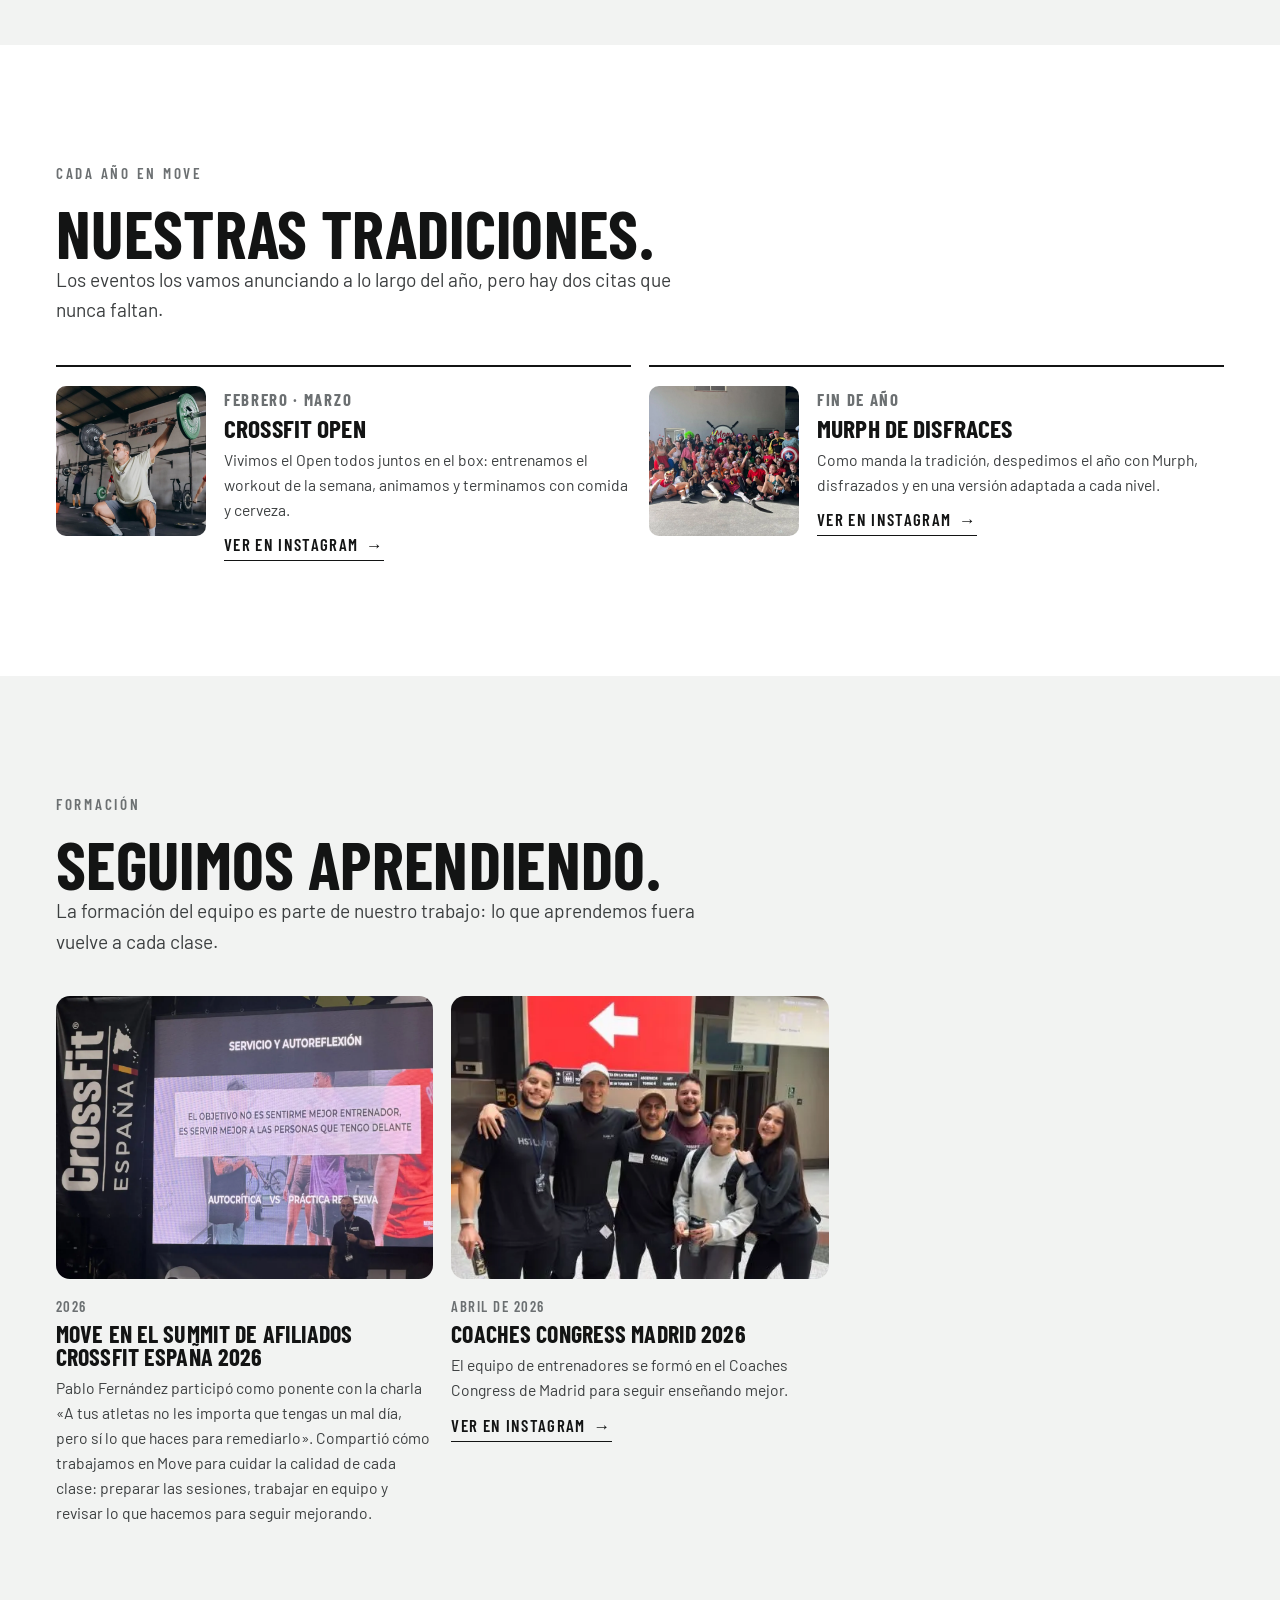
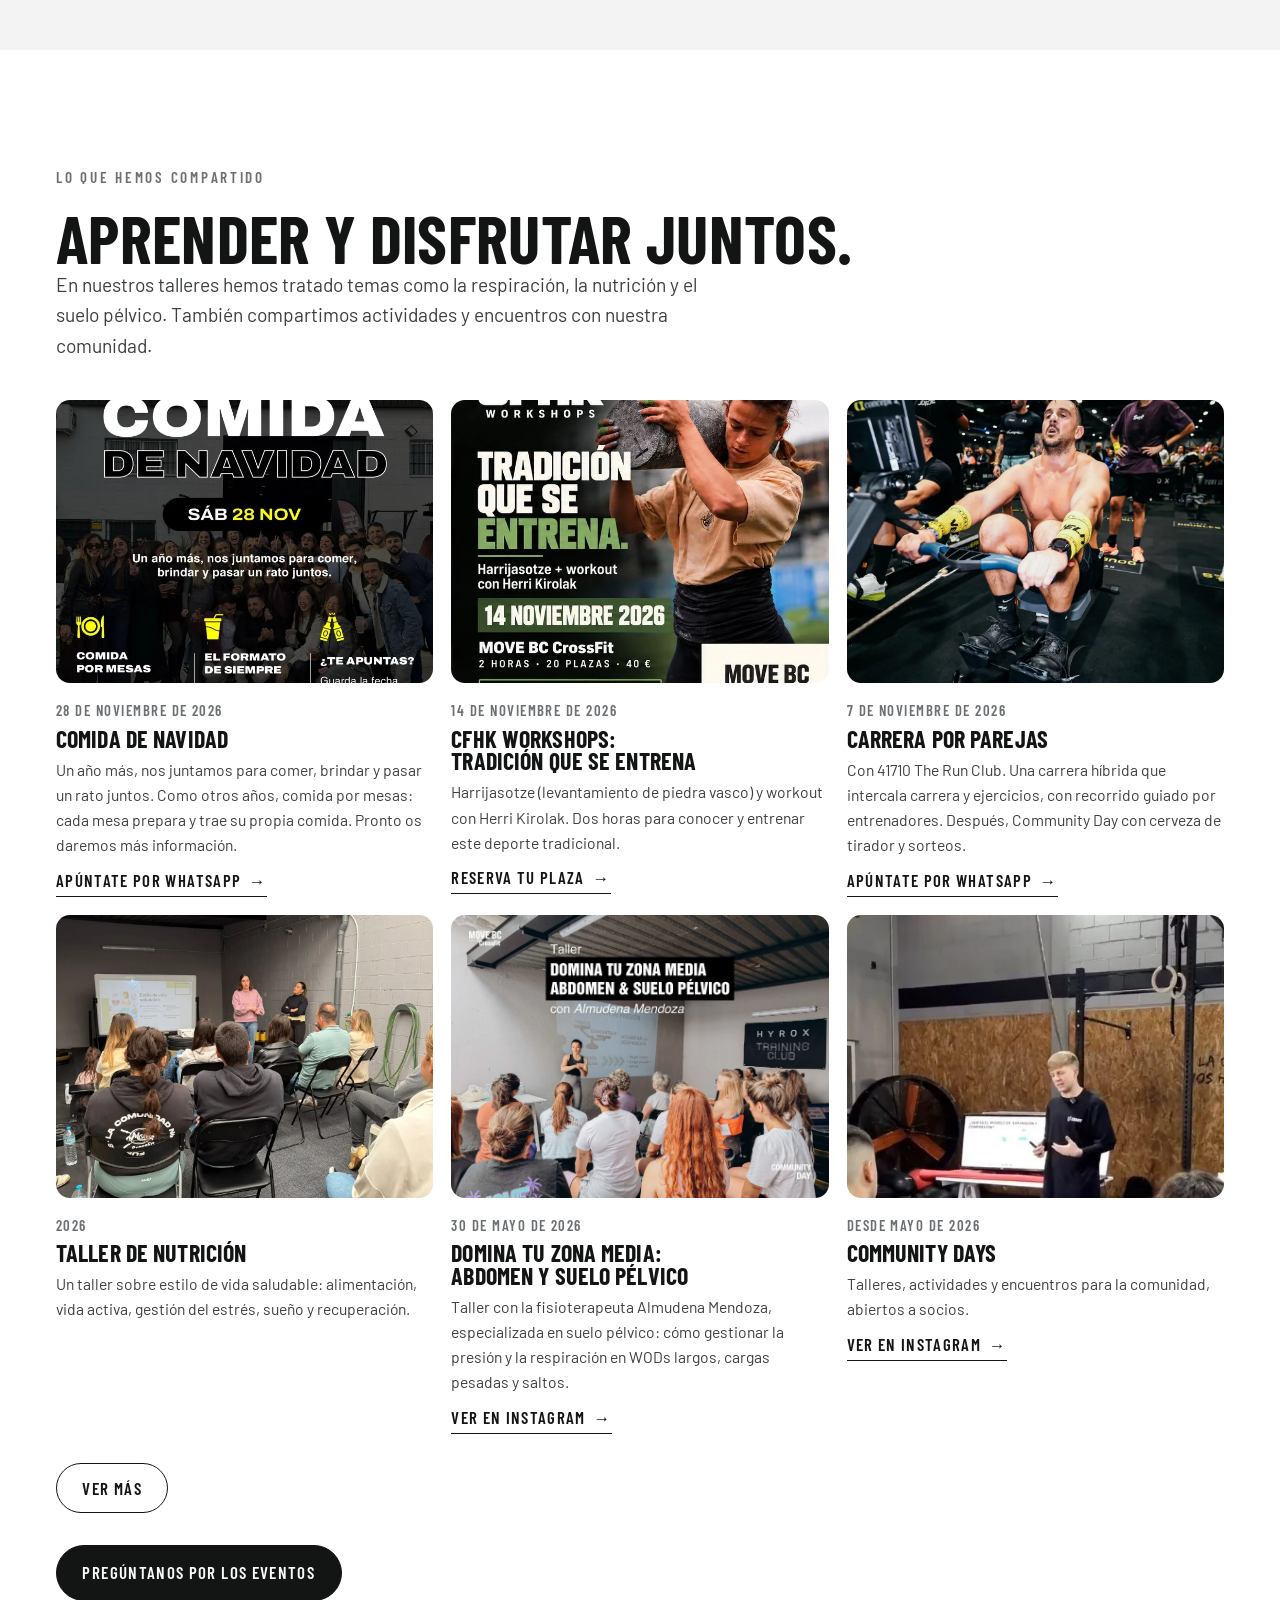
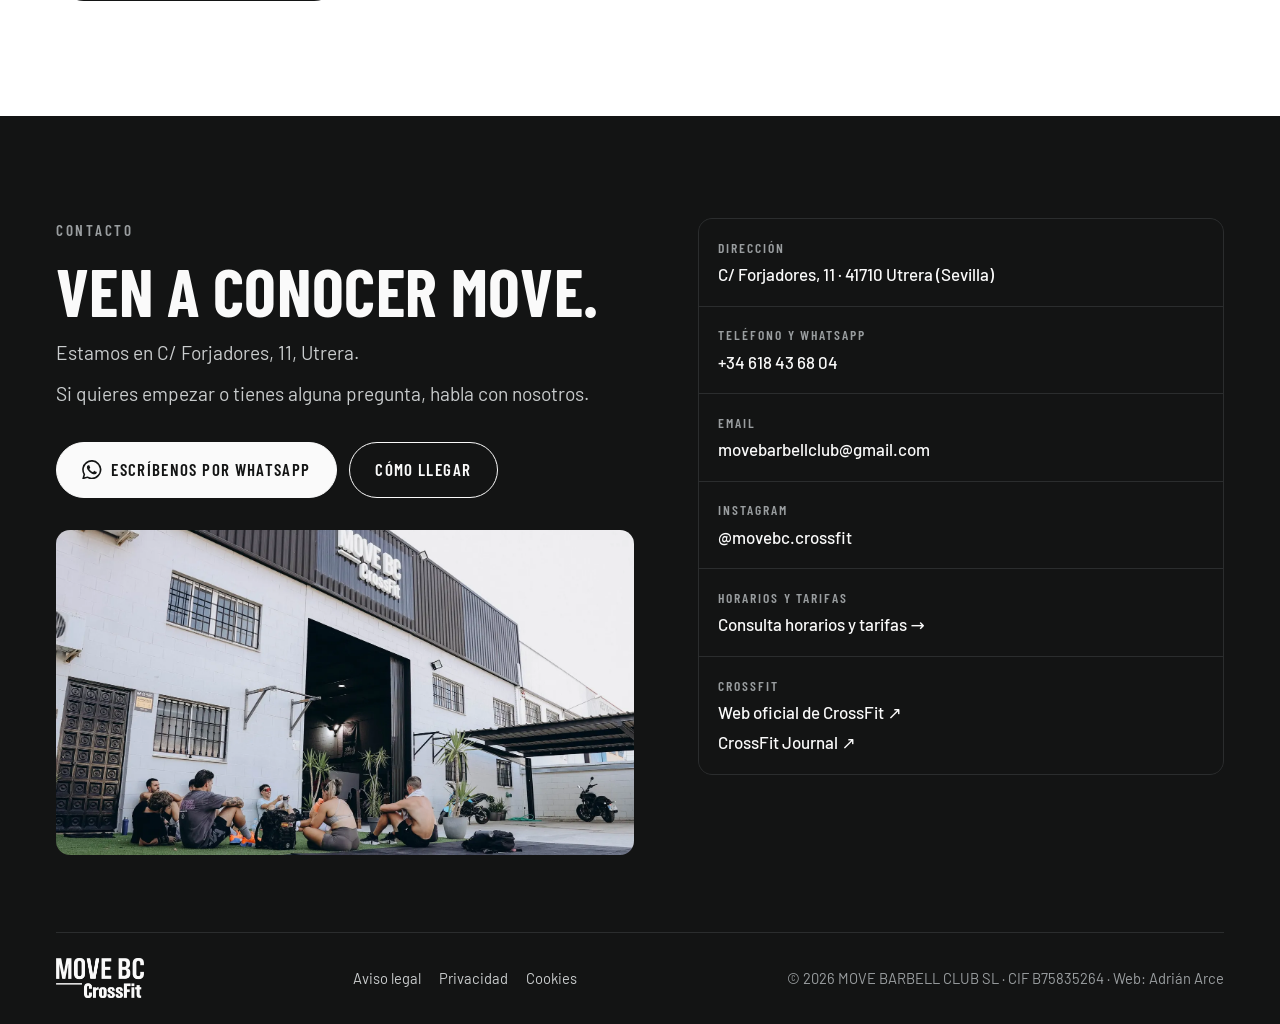
==== commit 1a07d8fa: "Añade comida de Navidad y quita avisos de pendiente" ====
--- a/comunidad.html
+++ b/comunidad.html
@@ -74,7 +74,6 @@
     <p class="lead rv">La formación del equipo es parte de nuestro trabajo: lo que aprendemos fuera vuelve a cada clase.</p>
     <div class="past" data-formacion></div>
     <button class="btn ghost ver-mas" type="button" data-ver-mas hidden>Ver más</button>
-    <span class="pend">Faltan las reseñas de la formación con Pipo (Rehab Through Strength), Olys con Ángel Cifo y el taller con Jose Zumoza (CrossFit Seminar Staff): pasadme los nombres exactos y las descripciones.</span>
   </div>
 </section>
 
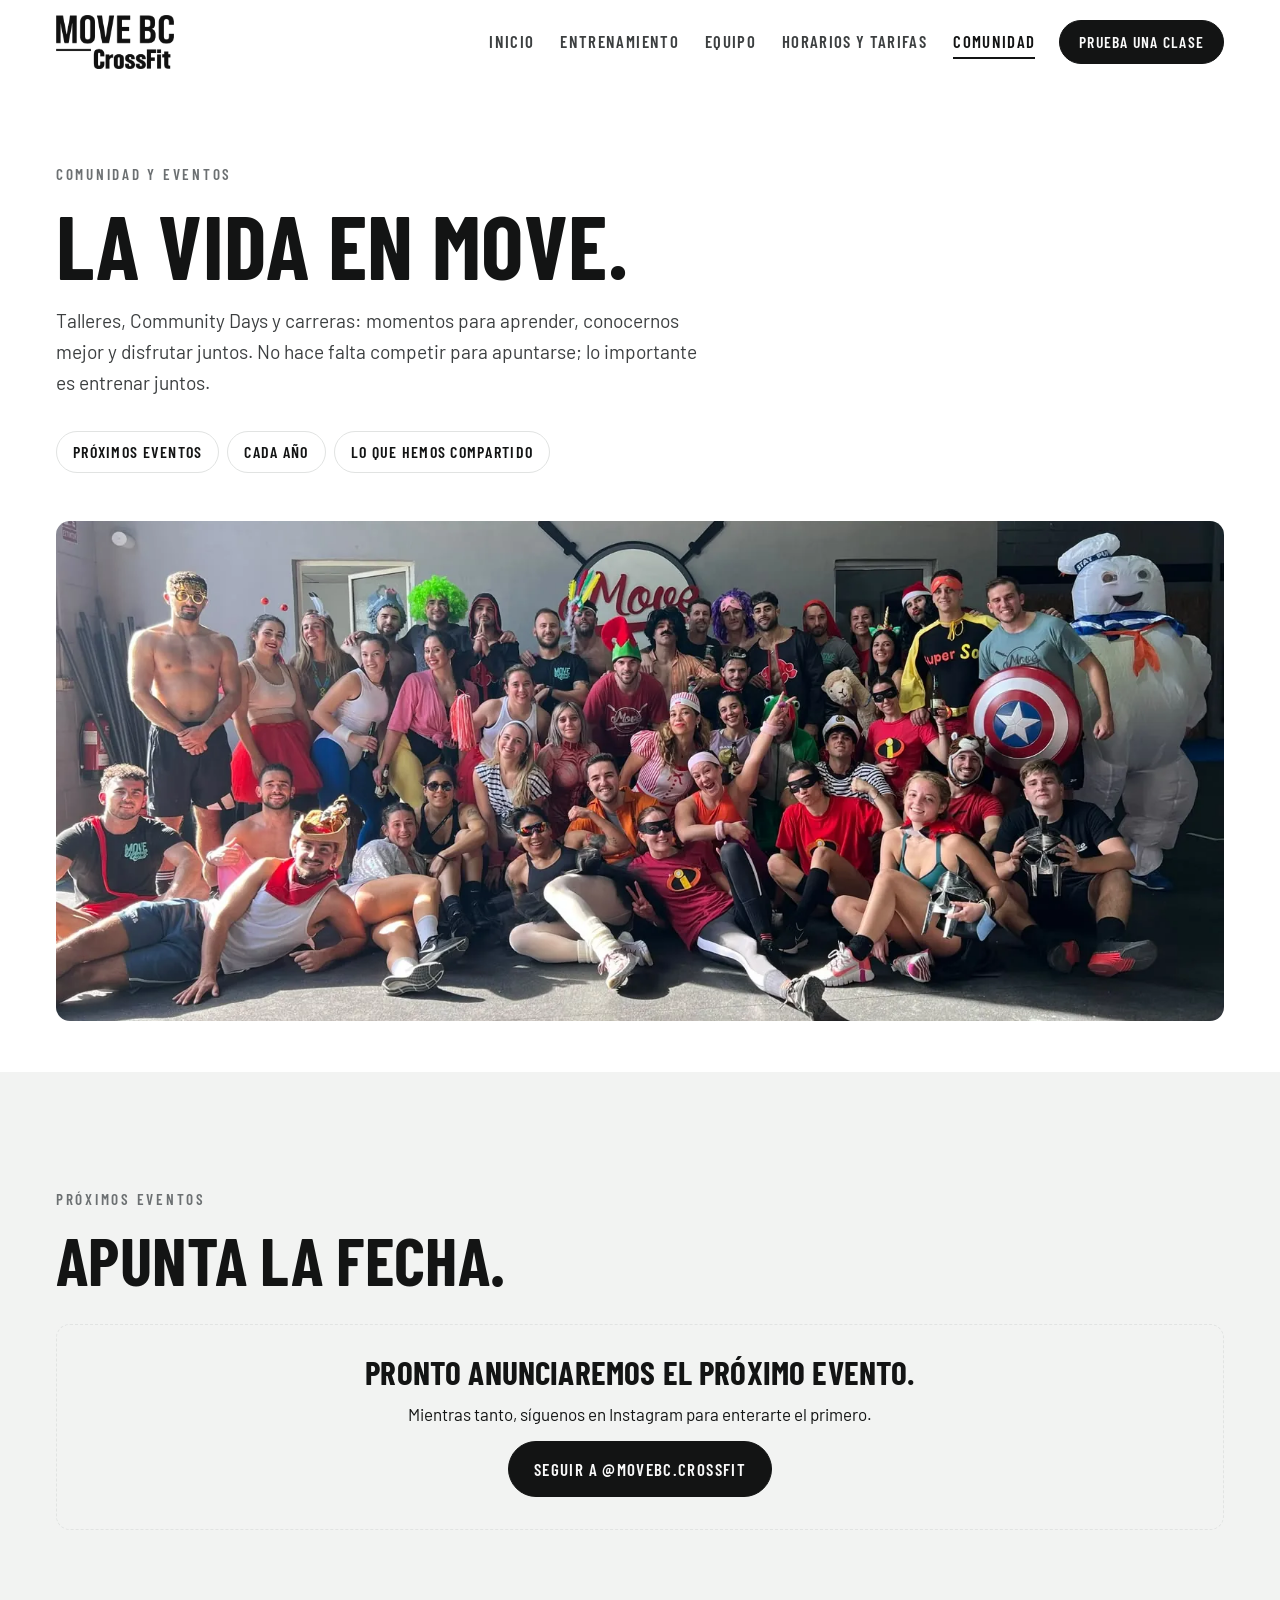
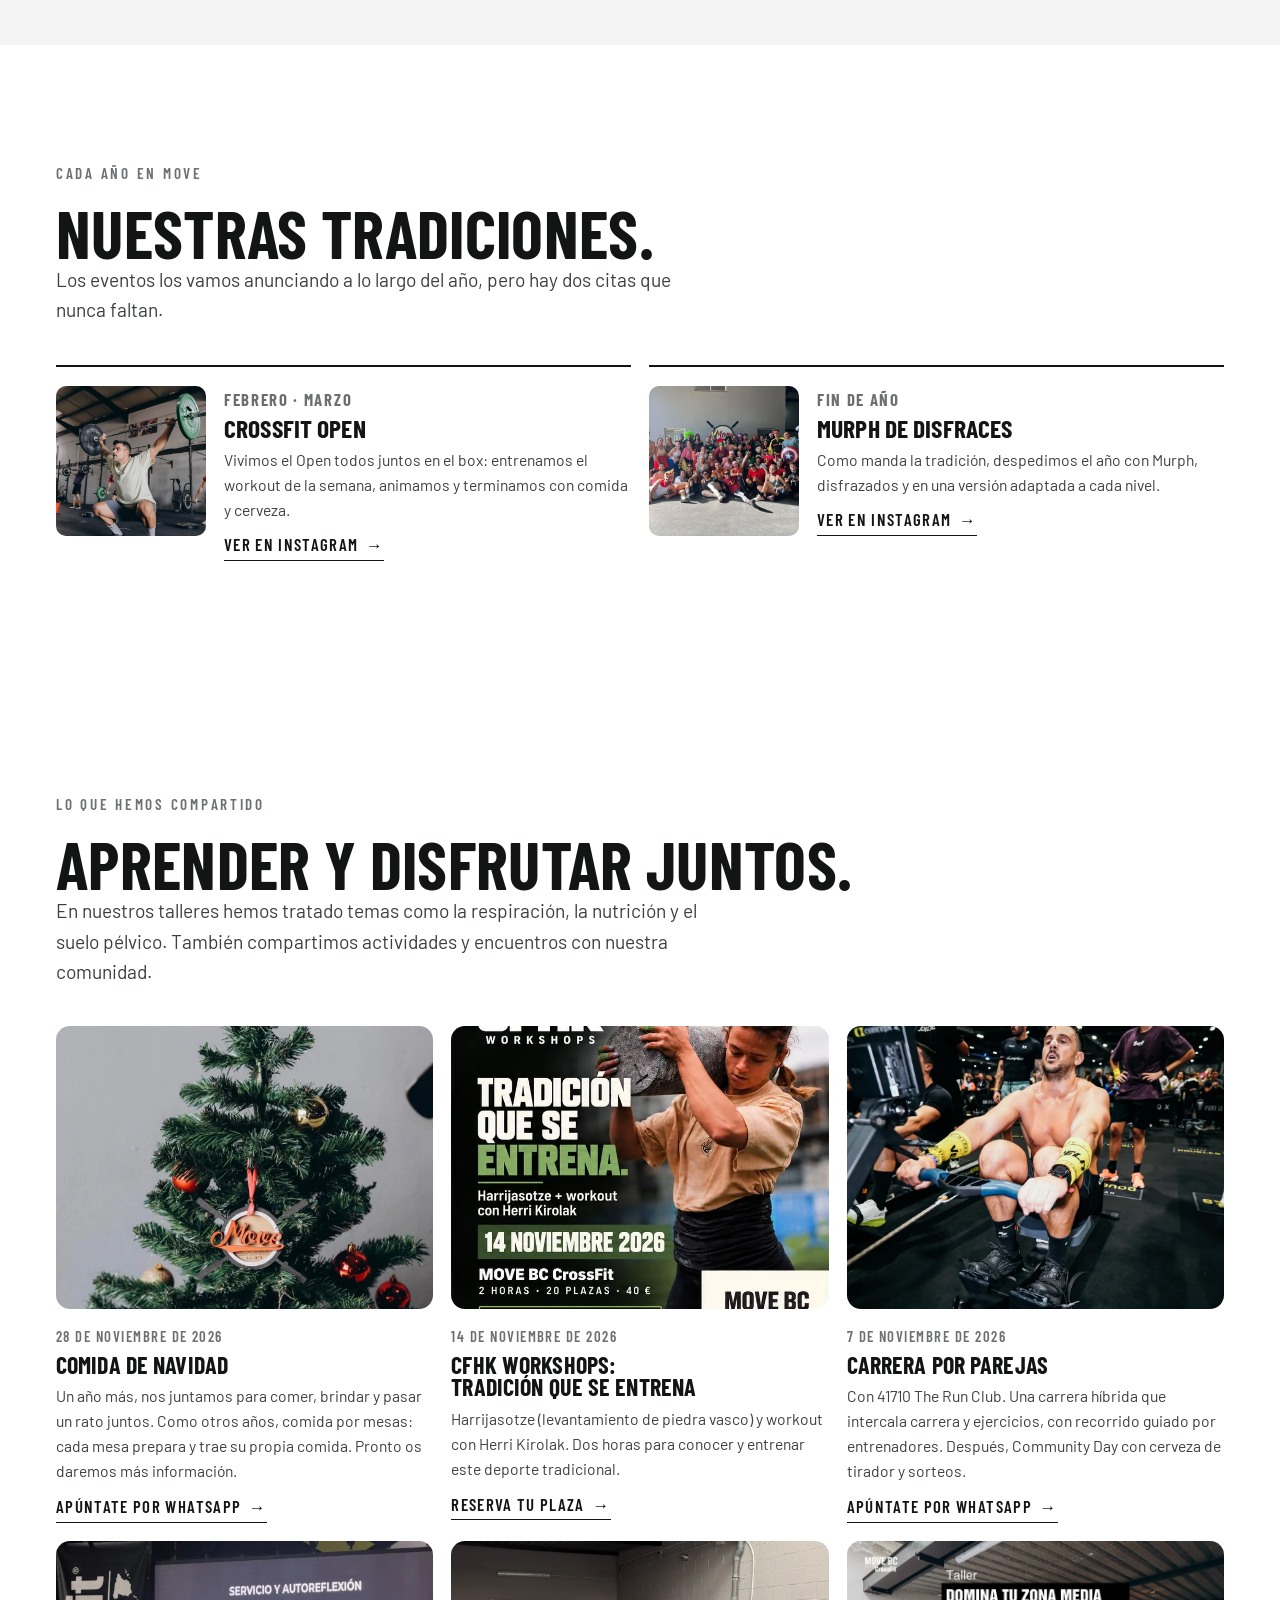
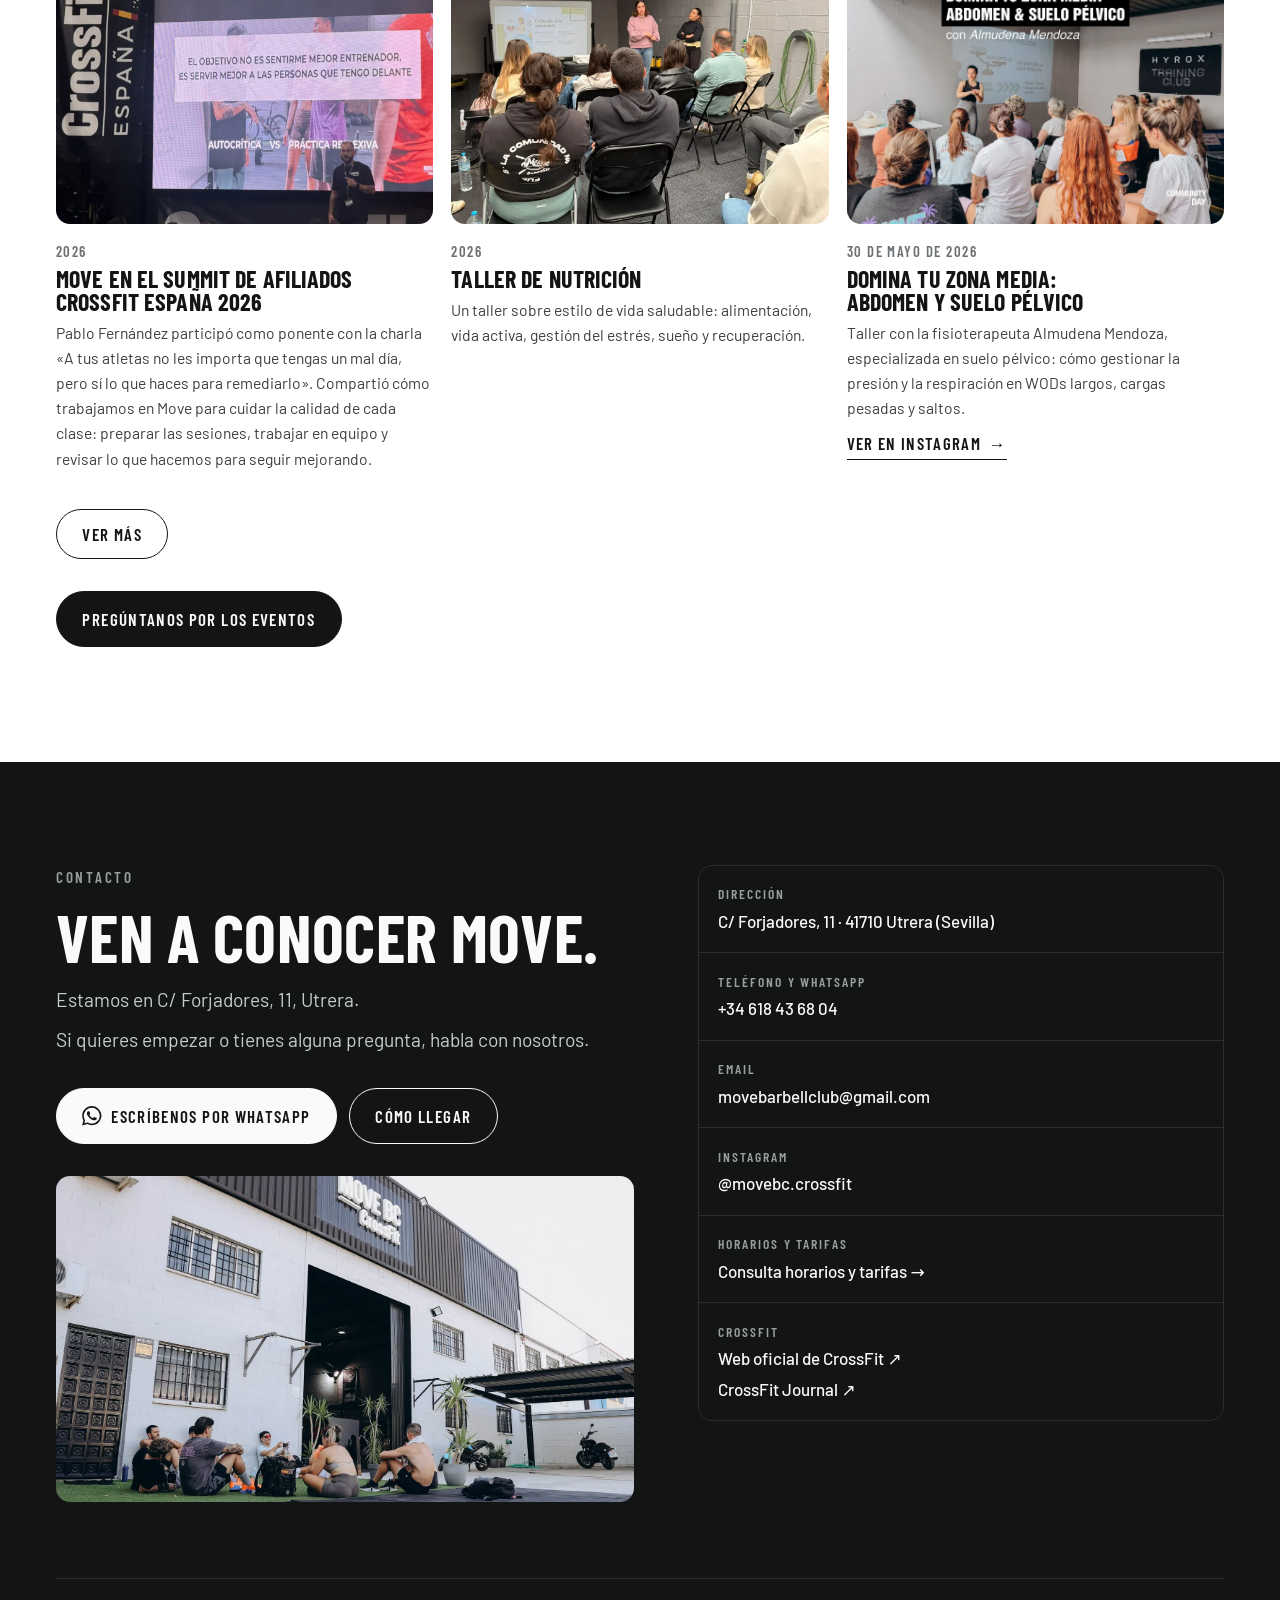
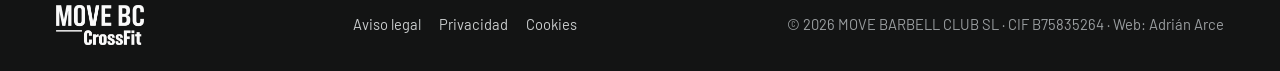
==== commit 9940631d: "Formación en Equipo, CF-L3, MDL Nutrición y horario CF/HYROX" ====
--- a/comunidad.html
+++ b/comunidad.html
@@ -36,8 +36,8 @@
   <div class="wrap">
     <span class="eyebrow rv">Comunidad y eventos</span>
     <h1 class="rv">La vida en Move.</h1>
-    <p class="lead rv">Talleres, Community Days, carreras y formación: momentos para aprender, conocernos mejor y disfrutar juntos. No hace falta competir para apuntarse; lo importante es entrenar juntos.</p>
-    <nav class="subnav rv" aria-label="Secciones"><a href="#proximos">Próximos eventos</a><a href="#cada-ano">Cada año</a><a href="#formacion">Formación</a><a href="#compartido">Lo que hemos compartido</a></nav>
+    <p class="lead rv">Talleres, Community Days y carreras: momentos para aprender, conocernos mejor y disfrutar juntos. No hace falta competir para apuntarse; lo importante es entrenar juntos.</p>
+    <nav class="subnav rv" aria-label="Secciones"><a href="#proximos">Próximos eventos</a><a href="#cada-ano">Cada año</a><a href="#compartido">Lo que hemos compartido</a></nav>
     <figure class="banner rv"><img src="img/murph-disfraces.webp" alt="Foto de grupo de la comunidad de Move disfrazada en el Murph" decoding="async" style="object-position:50% 55%"></figure>
   </div>
 </section>
@@ -67,15 +67,7 @@
   </div>
 </section>
 
-<section class="soft" id="formacion" data-seccion>
-  <div class="wrap">
-    <span class="eyebrow rv">Formación</span>
-    <h2 class="rv">Seguimos aprendiendo.</h2>
-    <p class="lead rv">La formación del equipo es parte de nuestro trabajo: lo que aprendemos fuera vuelve a cada clase.</p>
-    <div class="past" data-formacion></div>
-    <button class="btn ghost ver-mas" type="button" data-ver-mas hidden>Ver más</button>
-  </div>
-</section>
+
 
 <section id="compartido" data-seccion>
   <div class="wrap">
--- a/assets/style.css
+++ b/assets/style.css
@@ -359,3 +359,17 @@
 .event .pic img{position:absolute;inset:0}
 @media (max-width:900px){.event .pic{min-height:0;aspect-ratio:4/3}}
 .event .pic img{object-position:center top}
+
+/* equipo: formación */
+.coach .cert{margin:.3rem .35rem .3rem 0}
+.coach .cert+p{margin-top:.6rem}
+.summit-ref{margin-top:.8rem;font-size:.95rem;color:var(--ink-2)}
+.summit-ref .link{font-size:.9rem;margin-left:.2rem}
+.l3{background:var(--ink);color:var(--chalk);border-radius:var(--r);padding:clamp(1.4rem,3vw,2.2rem);display:grid;grid-template-columns:120px minmax(0,1fr);gap:20px;align-items:start}
+.l3 img{width:120px;height:auto;border-radius:10px}
+.l3 .eyebrow{color:#9a9ea0;margin-bottom:.5rem}
+.l3 h3{font-size:clamp(1.5rem,2.4vw,1.9rem);margin-bottom:.7rem}
+.l3 p{color:#c9cccd;font-size:.97rem}
+.l3 p+p{margin-top:.7rem}
+.form-title{margin-top:clamp(48px,6vw,72px);font-size:clamp(1.6rem,2.6vw,2.1rem)}
+@media (max-width:600px){.l3{grid-template-columns:1fr}.l3 img{width:96px}}
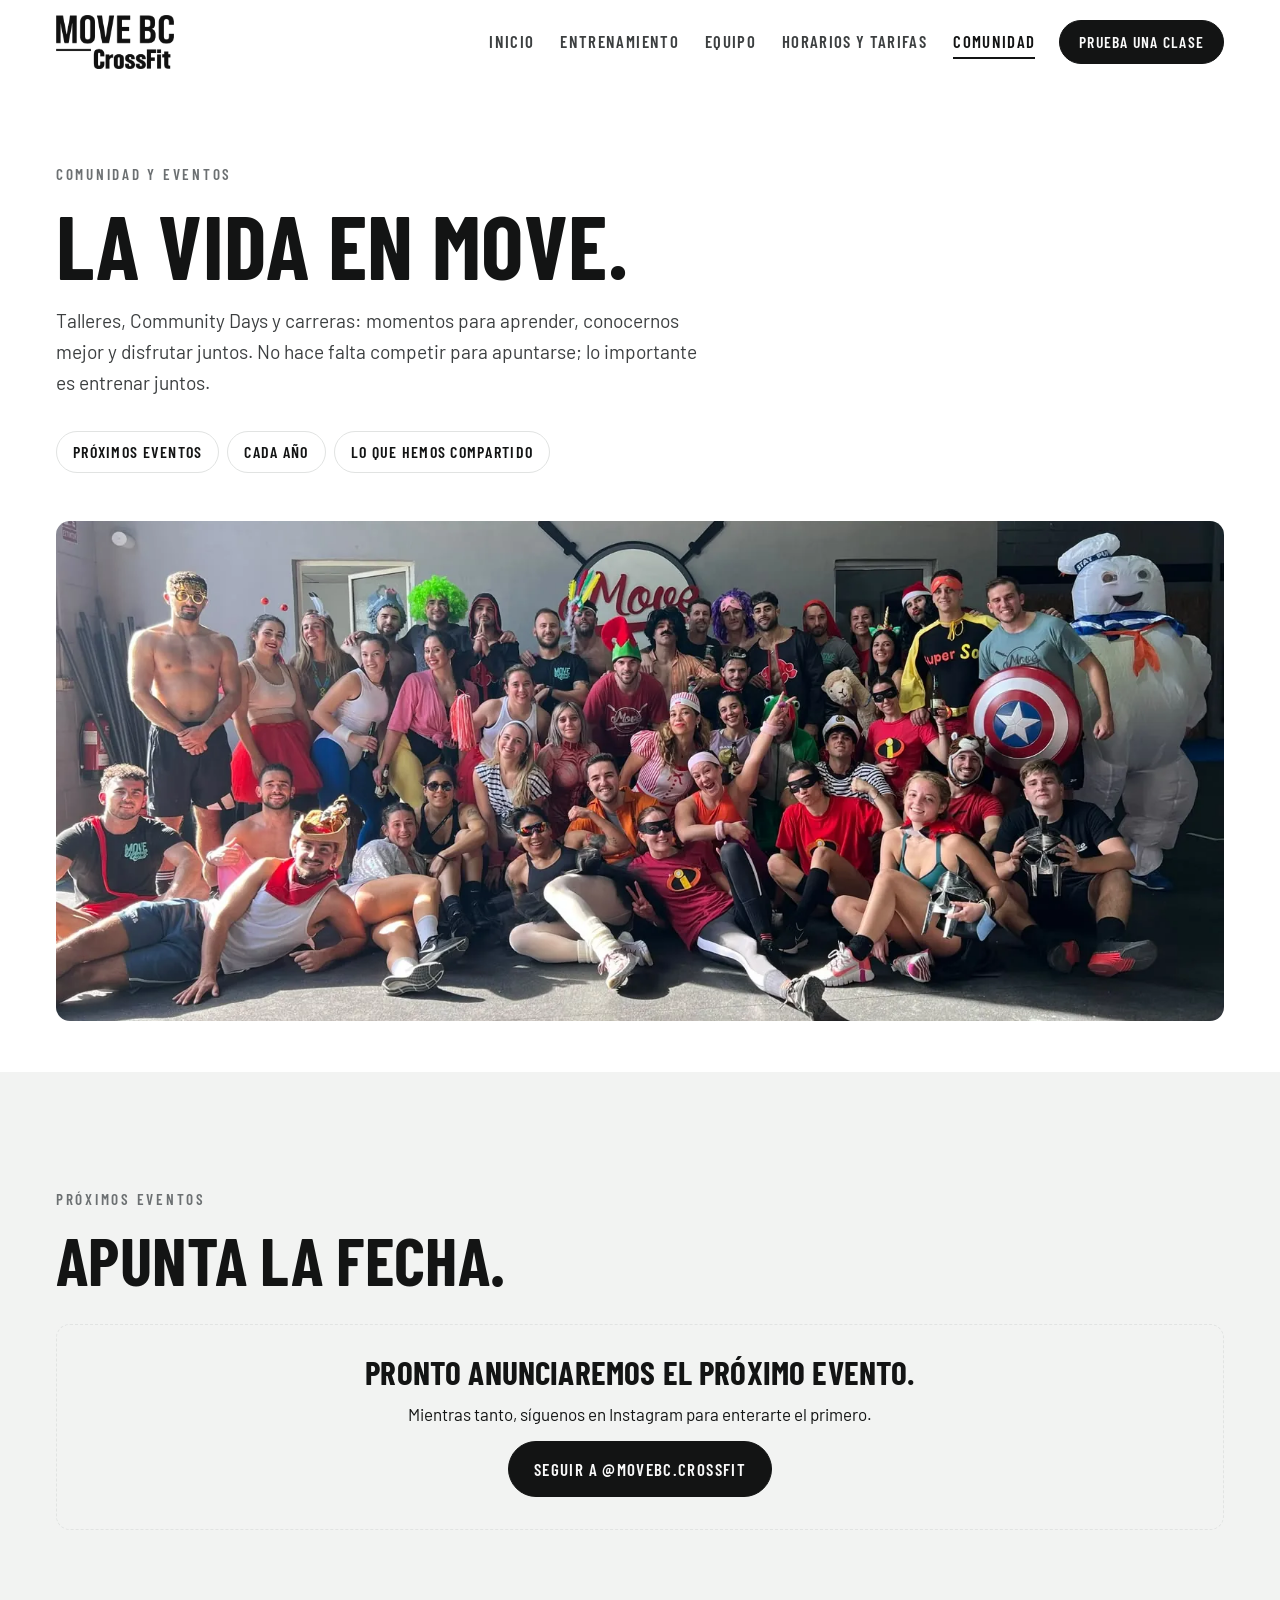
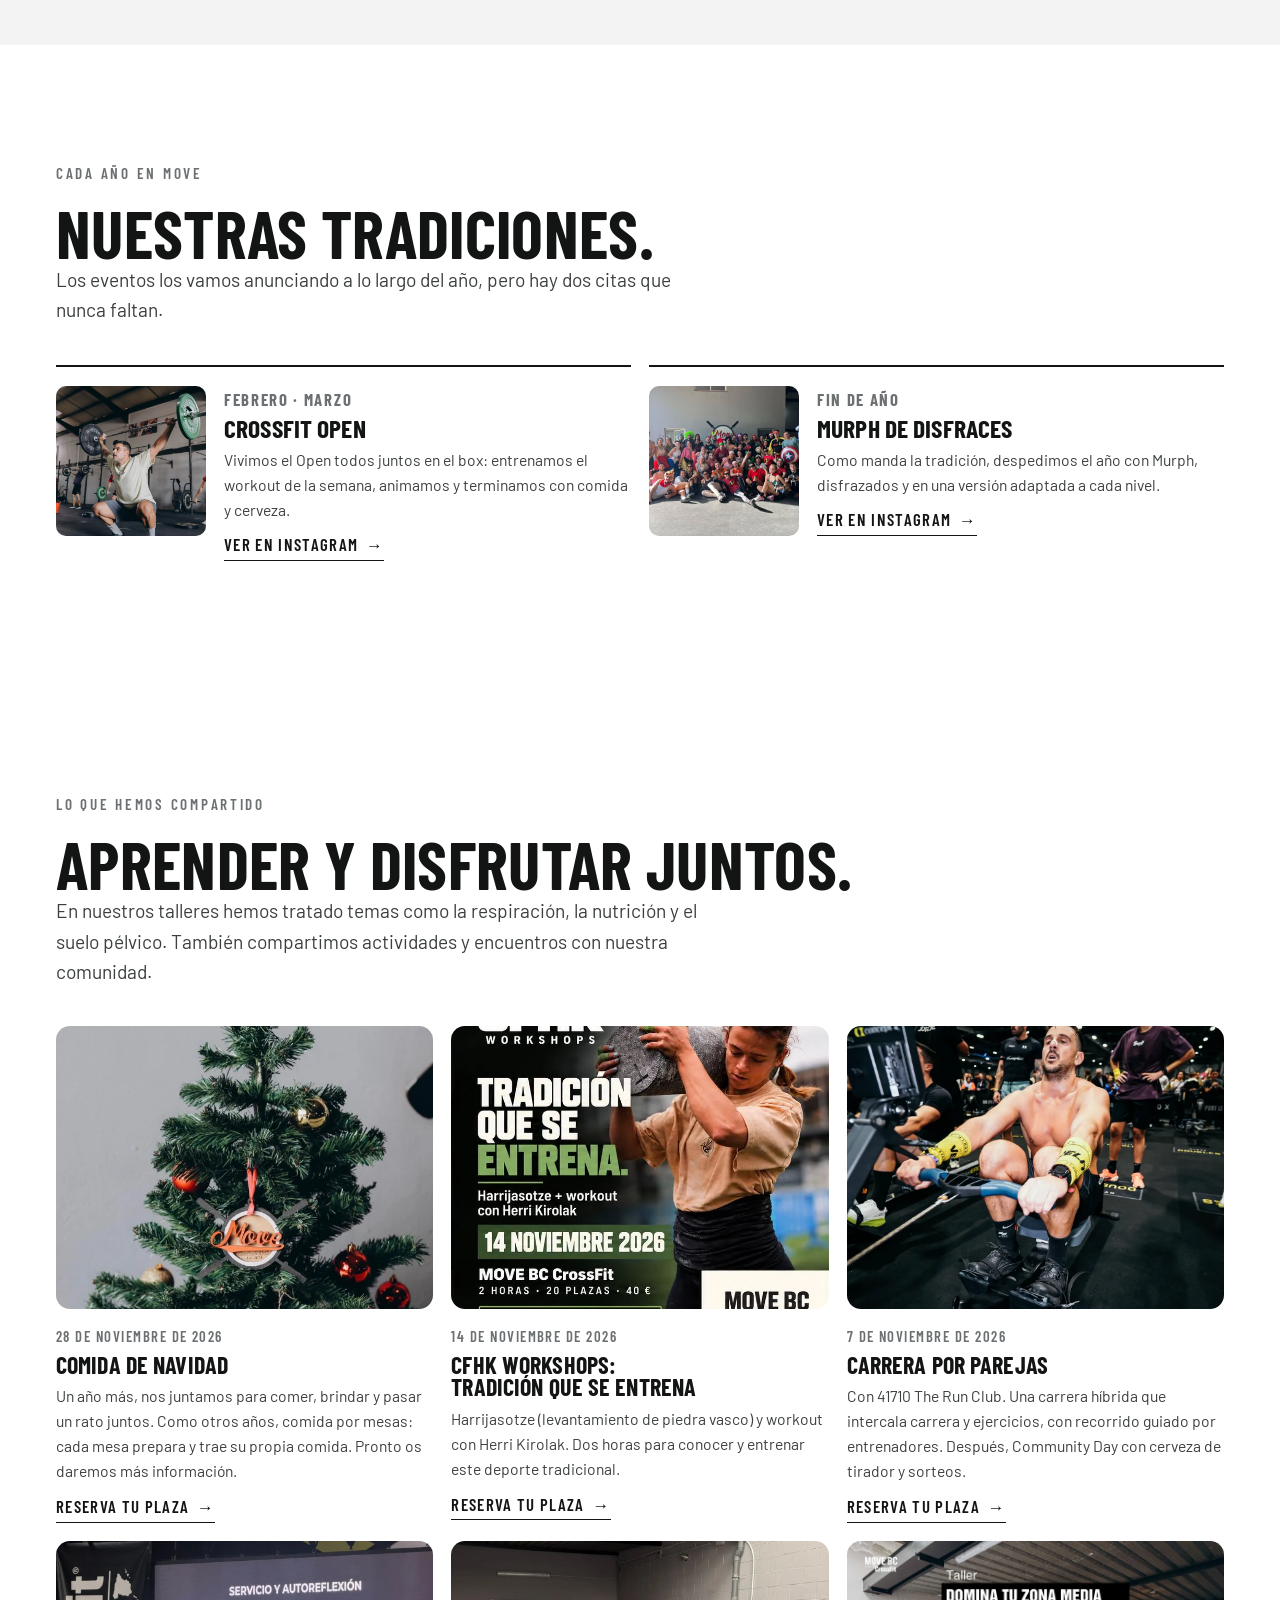
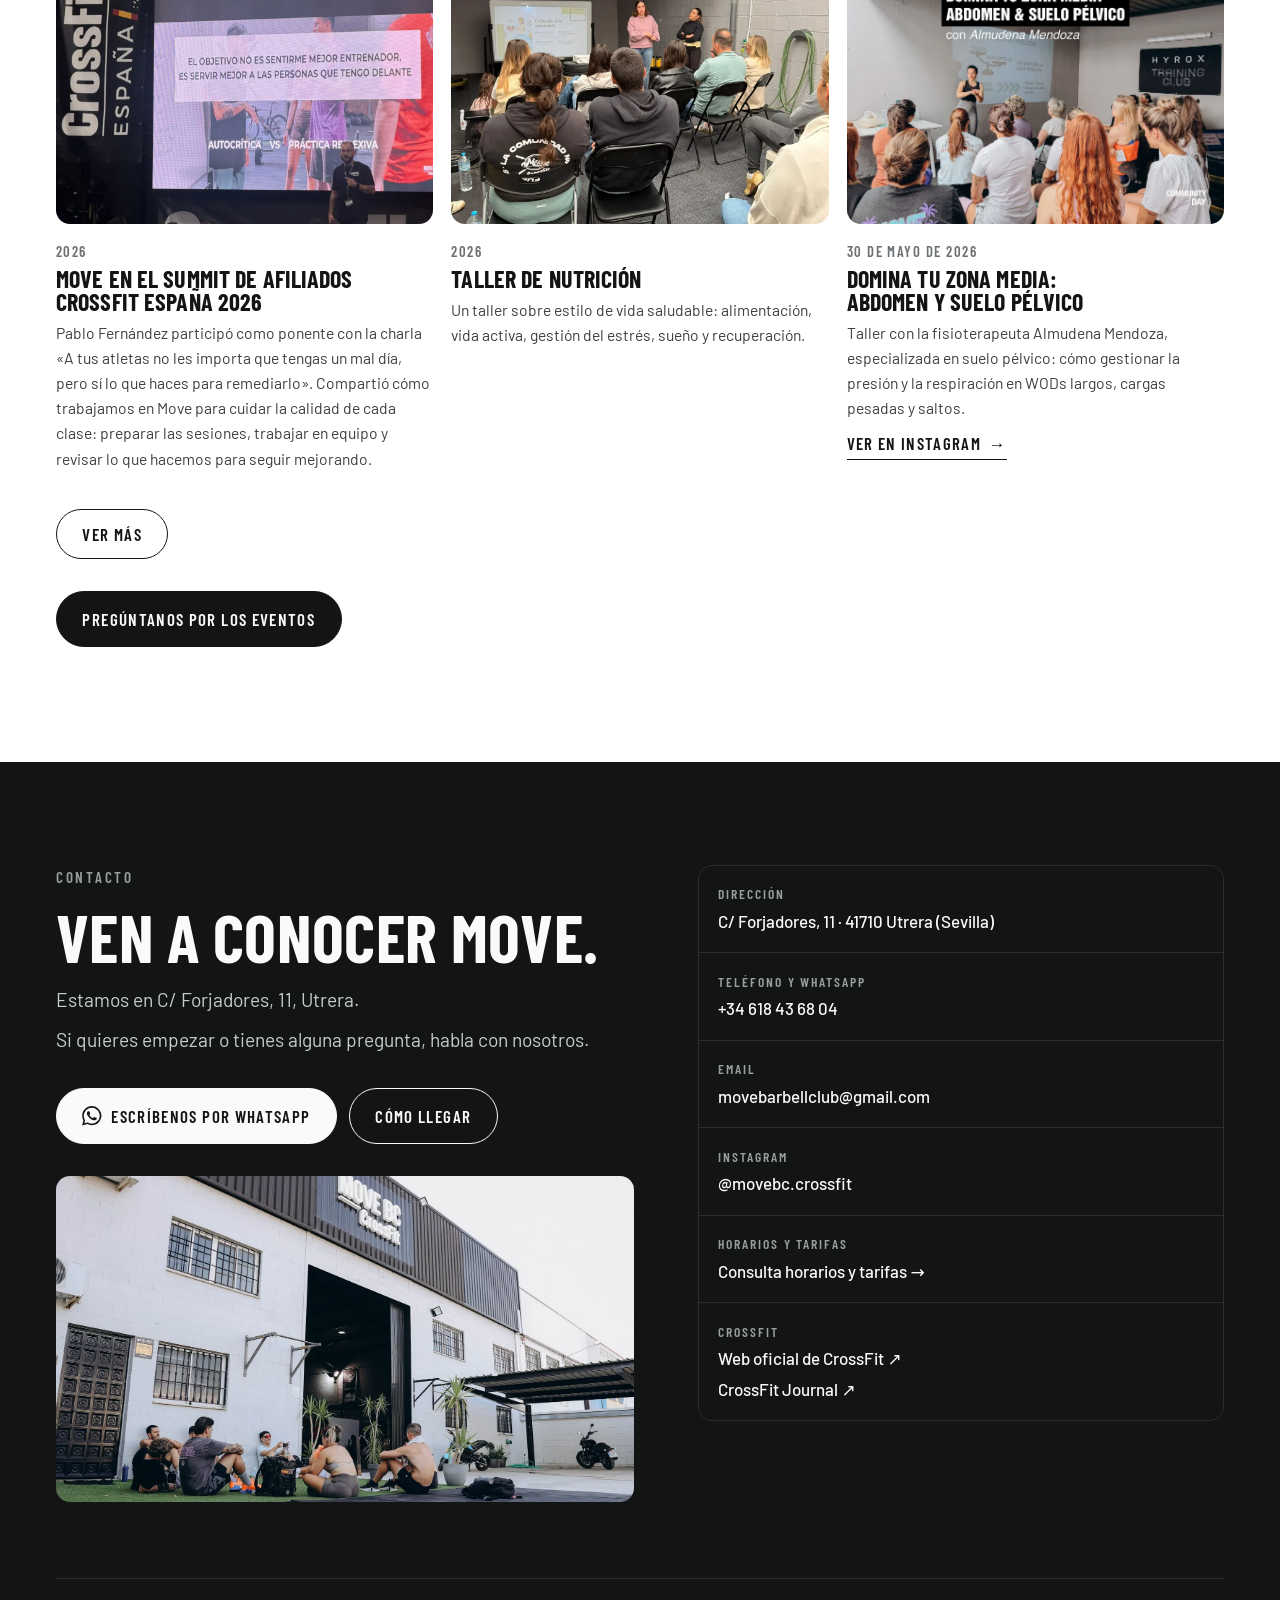
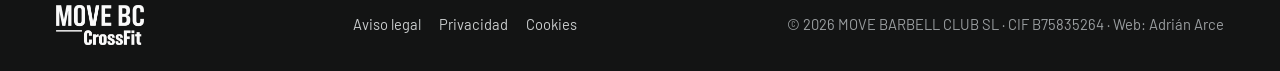
==== commit 0688c378: "HYROX martes y jueves y preparación del dominio movebarbellclub.es" ====
--- a/comunidad.html
+++ b/comunidad.html
@@ -3,12 +3,12 @@
 <head>
 <meta charset="utf-8">
 <meta name="viewport" content="width=device-width, initial-scale=1, viewport-fit=cover">
-<meta name="robots" content="noindex, nofollow, noarchive">
 <title>Comunidad y eventos · Move BC CrossFit</title>
+<link rel="canonical" href="https://movebarbellclub.es/comunidad">
 <meta name="description" content="Próximos eventos, talleres, Community Days y formación de la comunidad de Move BC en Utrera.">
 <meta property="og:title" content="Comunidad · Move BC CrossFit">
 <meta property="og:description" content="Próximos eventos, talleres, Community Days y formación de la comunidad de Move BC en Utrera.">
-<meta property="og:image" content="img/portada-clase.webp">
+<meta property="og:image" content="https://movebarbellclub.es/img/portada-clase.webp">
 <meta name="theme-color" content="#ffffff">
 <link rel="icon" href="img/logo-negro.png">
 <link rel="preconnect" href="https://fonts.googleapis.com">
--- a/assets/style.css
+++ b/assets/style.css
@@ -373,3 +373,37 @@
 .l3 p+p{margin-top:.7rem}
 .form-title{margin-top:clamp(48px,6vw,72px);font-size:clamp(1.6rem,2.6vw,2.1rem)}
 @media (max-width:600px){.l3{grid-template-columns:1fr}.l3 img{width:96px}}
+
+/* horario más claro */
+.sched-intro{display:grid;gap:10px;margin:1.6rem 0 1.4rem;max-width:720px}
+.legend2{display:flex;align-items:center;gap:12px;color:var(--ink-2);font-size:.97rem}
+.legend2 .tag{flex:none;min-width:150px;text-align:center}
+.tag{display:inline-block;font-family:var(--display);font-weight:700;font-size:.92rem;letter-spacing:.06em;text-transform:uppercase;padding:.3em .7em;border-radius:6px;white-space:nowrap;line-height:1.2}
+.tag.cf{background:var(--ink);color:var(--chalk)}
+.tag.both{background:#fff;color:var(--ink);box-shadow:inset 0 0 0 2px var(--ink)}
+.tag.hx{background:#e8e9e8;color:var(--ink)}
+.week-wrap{overflow-x:auto;border:1px solid var(--line);border-radius:var(--r);background:var(--bg)}
+.week{width:100%;border-collapse:collapse;font-variant-numeric:tabular-nums}
+.week th,.week td{padding:.55rem .6rem;border-bottom:1px solid var(--line);text-align:center}
+.week thead th{font-family:var(--display);font-weight:700;letter-spacing:.08em;text-transform:uppercase;font-size:1rem;background:var(--bg-soft)}
+.week tbody th{font-weight:600;white-space:nowrap;text-align:left;padding-left:1rem}
+.week tbody tr:last-child>*{border-bottom:0}
+.week .tag{font-size:.8rem;padding:.3em .55em}
+.week .none{color:#c4c7c6}
+.days{display:none}
+.daylist{display:none;list-style:none}
+@media (max-width:760px){
+ .week-wrap{display:none}
+ .days{display:grid;grid-template-columns:repeat(6,minmax(0,1fr));gap:6px;margin-bottom:12px}
+ .days button{font-family:var(--display);font-weight:700;font-size:1rem;letter-spacing:.06em;text-transform:uppercase;padding:.7em 0;border-radius:10px;border:1.5px solid var(--line);background:var(--bg);color:var(--ink);cursor:pointer}
+ .days button[aria-selected="true"]{background:var(--ink);color:var(--chalk);border-color:var(--ink)}
+ .days .full{display:none}
+ .daylist.on{display:grid;gap:8px}
+ .daylist li{display:flex;justify-content:space-between;align-items:center;gap:12px;background:var(--bg);border:1px solid var(--line);border-radius:12px;padding:.75rem 1rem}
+ .daylist b{font-variant-numeric:tabular-nums;font-size:1.05rem}
+ .legend2{align-items:flex-start;flex-direction:column;gap:4px}
+ .legend2 .tag{min-width:0}
+}
+.tag.hx{background:#d9dcdb;color:var(--ink)}
+.week td .tag+.tag{margin-left:4px}
+.daylist .tags{display:flex;gap:6px;flex-wrap:wrap;justify-content:flex-end}
